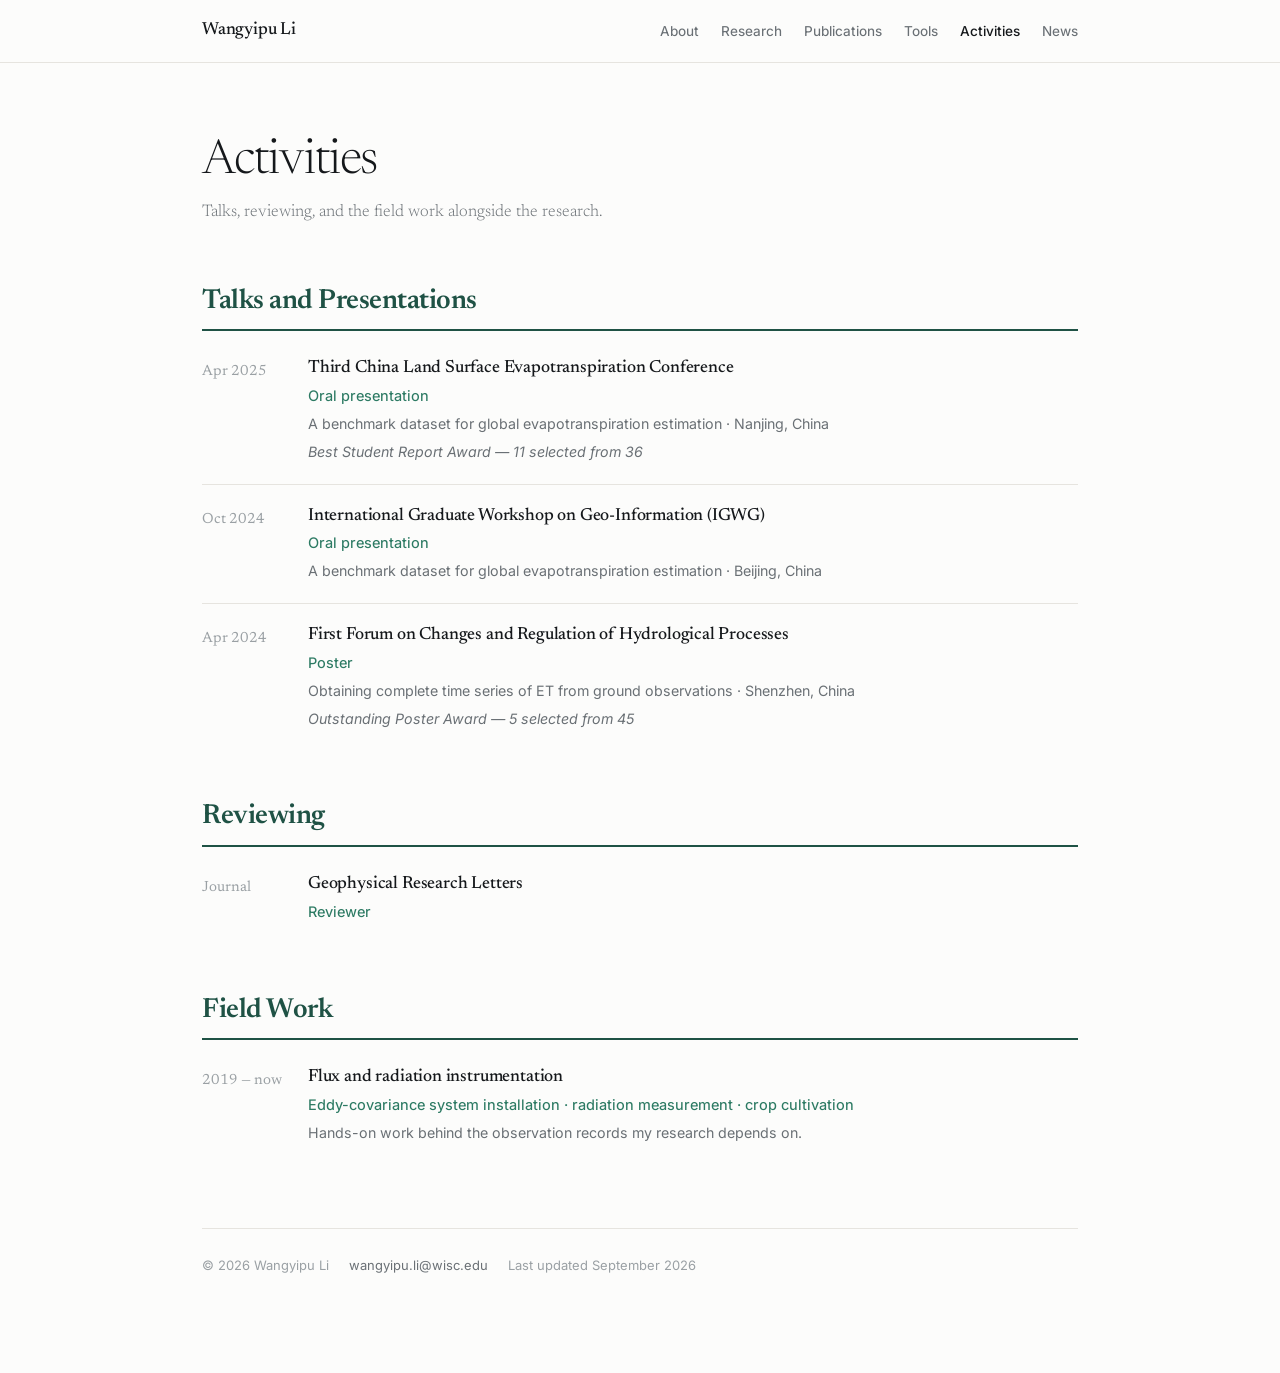
==== activities.html @ e318a3ad "Correct contact and advisor details, align Projects section width - Use the UW-Madison address wangy" ====
<!DOCTYPE html>
<html lang="en">
<head>
<meta charset="UTF-8">
<meta name="viewport" content="width=device-width, initial-scale=1.0">
<title>Activities — Wangyipu Li</title>
<link rel="preconnect" href="https://fonts.googleapis.com">
<link rel="preconnect" href="https://fonts.gstatic.com" crossorigin>
<link href="https://fonts.googleapis.com/css2?family=Newsreader:ital,opsz,wght@0,6..72,300;0,6..72,400;0,6..72,500;0,6..72,600;1,6..72,300&family=Inter:wght@400;450;500;600&display=swap" rel="stylesheet">
<style>
  *,*::before,*::after{box-sizing:border-box;margin:0;padding:0}

  :root{
    --paper:#FCFCFB;
    --ink:#15181B;
    --body:#2C3237;
    --quiet:#6A7075;
    --faint:#9AA0A4;
    --rule:#E6E4DF;
    --moss:#1F5245;
    --moss-bright:#2C7A63;
    --moss-wash:#EFF4F2;
    --display:"Newsreader",Georgia,serif;
    --text:"Inter",system-ui,-apple-system,sans-serif;
  }

  html{scroll-behavior:smooth}
  body{background:var(--paper);color:var(--ink);font-family:var(--text);font-size:15.5px;line-height:1.65;-webkit-font-smoothing:antialiased}
  a{color:inherit}

  /* ── Masthead ── */
  .masthead{position:sticky;top:0;z-index:50;background:rgba(252,252,251,.9);backdrop-filter:saturate(140%) blur(10px);border-bottom:1px solid var(--rule)}
  .masthead-in{max-width:940px;margin:0 auto;padding:0 32px;height:62px;display:flex;align-items:center;gap:24px}
  .wordmark{font-family:var(--display);font-size:1.1rem;font-weight:500;letter-spacing:-.01em;text-decoration:none;white-space:nowrap}
  .wordmark::after{content:"";display:block;height:1px;background:var(--moss);transform:scaleX(0);transform-origin:left;transition:transform .25s ease}
  .wordmark:hover::after{transform:scaleX(1)}
  .menu{margin-left:auto;display:flex;gap:22px;overflow-x:auto;scrollbar-width:none}
  .menu::-webkit-scrollbar{display:none}
  .menu a{font-size:.85rem;font-weight:450;color:var(--quiet);text-decoration:none;white-space:nowrap;padding:3px 0;position:relative;transition:color .2s ease}
  .menu a::after{content:"";position:absolute;left:0;right:0;bottom:-2px;height:1.5px;background:var(--moss-bright);transform:scaleX(0);transition:transform .25s cubic-bezier(.4,0,.2,1)}
  .menu a:hover{color:var(--ink)}
  .menu a:hover::after,.menu a[aria-current="page"]::after{transform:scaleX(1)}
  .menu a[aria-current="page"]{color:var(--ink);font-weight:500}

  .shell{max-width:940px;margin:0 auto;padding:0 32px 96px}

  /* ── Hero ── */
  .hero{padding:80px 0 52px;display:grid;grid-template-columns:1fr auto;gap:56px;align-items:center}
  .hero h1{font-family:var(--display);font-size:clamp(2.8rem,6vw,4rem);font-weight:300;line-height:1.03;letter-spacing:-.025em;margin-bottom:18px}
  .standfirst{font-family:var(--display);font-size:1.16rem;font-weight:300;line-height:1.55;color:var(--quiet);max-width:34em;margin-bottom:26px}
  .portrait{width:158px;height:198px;object-fit:cover;border-radius:2px;filter:grayscale(.12);box-shadow:0 1px 2px rgba(20,24,28,.06),0 12px 32px -12px rgba(20,24,28,.22)}

  .contact{display:flex;flex-wrap:wrap;align-items:baseline;gap:6px 22px;font-size:.87rem;color:var(--quiet)}
  .contact a{color:var(--moss);text-decoration:none;border-bottom:1px solid rgba(31,82,69,.26);padding-bottom:1px;transition:border-color .2s ease}
  .contact a:hover{border-bottom-color:var(--moss)}

  /* ── Section heading — sits ABOVE content ── */
  .band{padding:52px 0 0}
  .band-head{
    display:flex;align-items:baseline;gap:14px;
    padding-bottom:12px;margin-bottom:26px;
    border-bottom:2px solid var(--moss);
  }
  .band-head h2{
    font-family:var(--display);
    font-size:1.72rem;font-weight:600;
    color:var(--moss);letter-spacing:-.018em;line-height:1.1;
  }
  .band-head .note{
    font-family:var(--display);font-style:italic;font-weight:300;
    font-size:.95rem;color:var(--faint);margin-left:auto;
  }

  .sub-head{
    font-family:var(--display);font-size:1.05rem;font-weight:500;
    color:var(--moss-bright);margin:30px 0 14px;
  }
  .sub-head:first-child{margin-top:0}

  /* ── Prose ── */
  .prose{font-size:1rem;line-height:1.78;color:var(--body);max-width:40em}
  .prose p+p{margin-top:1.05em}
  .prose em{font-family:var(--display);font-style:italic;font-size:1.05em}

  /* ── Record (education) ── */
  .record{padding-bottom:24px}
  .record+.record{border-top:1px solid var(--rule);padding-top:24px}
  .record-top{display:flex;justify-content:space-between;align-items:baseline;gap:20px;flex-wrap:wrap}
  .record-degree{font-family:var(--display);font-size:1.18rem;font-weight:500;letter-spacing:-.012em;line-height:1.3}
  .record-when{font-size:.83rem;color:var(--faint);white-space:nowrap;font-variant-numeric:tabular-nums}
  .record-where{font-size:.95rem;color:var(--moss-bright);font-weight:450;margin-top:3px}
  .record-notes{margin-top:11px;font-size:.92rem;color:var(--quiet);line-height:1.7;max-width:42em}
  .record-notes dl{display:grid;grid-template-columns:auto 1fr;gap:5px 16px}
  .record-notes dt{color:var(--faint);font-size:.86rem}
  .record-notes dd{color:var(--body)}

  /* ── Awards list ── */
  .awards{max-width:44em}
  .award{display:grid;grid-template-columns:78px 1fr;gap:18px;padding:11px 0}
  .award+.award{border-top:1px solid var(--rule)}
  .award-when{font-family:var(--display);font-size:.9rem;color:var(--faint);font-variant-numeric:tabular-nums;padding-top:2px}
  .award-what{font-size:.97rem;color:var(--ink);font-weight:450}
  .award-by{font-size:.87rem;color:var(--quiet);margin-top:2px}

  /* ── Project ── */
  .project{padding-bottom:26px;max-width:44em}
  .project+.project{border-top:1px solid var(--rule);padding-top:26px}
  .project-top{display:flex;justify-content:space-between;align-items:baseline;gap:20px;flex-wrap:wrap}
  .project-title{font-family:var(--display);font-size:1.14rem;font-weight:500;line-height:1.35;letter-spacing:-.01em}
  .project-when{font-size:.83rem;color:var(--faint);white-space:nowrap;font-variant-numeric:tabular-nums}
  .project-role{font-size:.92rem;color:var(--moss-bright);font-weight:450;margin-top:3px}
  .project-desc{margin-top:9px;font-size:.94rem;color:var(--body);line-height:1.7}
  .project-desc ul{padding-left:1.15em;margin-top:4px}
  .project-desc li{margin-bottom:5px}

  /* ── Footer ── */
  .colophon{margin-top:64px;padding-top:26px;border-top:1px solid var(--rule);display:flex;flex-wrap:wrap;gap:8px 20px;font-size:.81rem;color:var(--faint)}
  .colophon a{color:var(--quiet);text-decoration:none}
  .colophon a:hover{color:var(--moss)}

  a:focus-visible{outline:2px solid var(--moss);outline-offset:3px;border-radius:2px}

  @media(max-width:600px){
    .masthead-in,.shell{padding-left:22px;padding-right:22px}
    .hero{grid-template-columns:1fr;gap:28px;padding:52px 0 40px}
    .portrait{width:120px;height:150px;order:-1}
    .band-head h2{font-size:1.45rem}
    .band-head .note{display:none}
    .record-notes dl{grid-template-columns:1fr;gap:2px}
    .record-notes dt{margin-top:8px}
    .award{grid-template-columns:1fr;gap:2px}
  }
  @media(prefers-reduced-motion:no-preference){
    .hero>*{animation:rise .6s cubic-bezier(.2,.7,.3,1) both}
    .hero>*:nth-child(2){animation-delay:.08s}
    @keyframes rise{from{opacity:0;transform:translateY(10px)}to{opacity:1;transform:none}}
  }
  @media print{.masthead{display:none}body{font-size:11pt}.record,.project,.award{page-break-inside:avoid}}
</style><style>
  .pagehead{padding:74px 0 8px}
  .pagehead h1{font-family:var(--display);font-size:clamp(2.2rem,5vw,3rem);font-weight:300;letter-spacing:-.022em;line-height:1.05;margin-bottom:12px}
  .pagehead p{font-family:var(--display);font-size:1.05rem;font-weight:300;color:var(--quiet);max-width:34em}
  @media(max-width:600px){.pagehead{padding:46px 0 4px}}
  @media(prefers-reduced-motion:no-preference){
    .pagehead{animation:rise .55s cubic-bezier(.2,.7,.3,1) both}
  }
</style><style>
  .item{display:grid;grid-template-columns:86px 1fr;gap:20px;padding-bottom:20px}
  .item+.item{border-top:1px solid var(--rule);padding-top:20px}
  .item-when{font-family:var(--display);font-size:.92rem;color:var(--faint);padding-top:3px;font-variant-numeric:tabular-nums}
  .item-what{font-family:var(--display);font-size:1.1rem;font-weight:500;line-height:1.35;letter-spacing:-.01em}
  .item-role{font-size:.91rem;color:var(--moss-bright);font-weight:450;margin-top:3px}
  .item-detail{font-size:.89rem;color:var(--quiet);margin-top:5px;line-height:1.6}
  @media(max-width:600px){.item{grid-template-columns:1fr;gap:4px}.item-when{padding-top:0}}
</style>
</head>
<body>
<header class="masthead">
  <div class="masthead-in">
    <a class="wordmark" href="index.html">Wangyipu Li</a>
    <nav class="menu">
      <a href="index.html">About</a>
      <a href="research.html">Research</a>
      <a href="publications.html">Publications</a>
      <a href="tools.html">Tools</a>
      <a href="activities.html" aria-current="page">Activities</a>
      <a href="news.html">News</a>
    </nav>
  </div>
</header>

<div class="shell">

  <section class="pagehead">
    <h1>Activities</h1>
    <p>Talks, reviewing, and the field work alongside the research.</p>
  </section>

  <section class="band">
    <div class="band-head"><h2>Talks and Presentations</h2></div>

    <article class="item">
      <div class="item-when">Apr 2025</div>
      <div>
        <h3 class="item-what">Third China Land Surface Evapotranspiration Conference</h3>
        <div class="item-role">Oral presentation</div>
        <div class="item-detail">A benchmark dataset for global evapotranspiration estimation &middot; Nanjing, China</div>
        <div class="item-detail"><em>Best Student Report Award &mdash; 11 selected from 36</em></div>
      </div>
    </article>

    <article class="item">
      <div class="item-when">Oct 2024</div>
      <div>
        <h3 class="item-what">International Graduate Workshop on Geo-Information (IGWG)</h3>
        <div class="item-role">Oral presentation</div>
        <div class="item-detail">A benchmark dataset for global evapotranspiration estimation &middot; Beijing, China</div>
      </div>
    </article>

    <article class="item">
      <div class="item-when">Apr 2024</div>
      <div>
        <h3 class="item-what">First Forum on Changes and Regulation of Hydrological Processes</h3>
        <div class="item-role">Poster</div>
        <div class="item-detail">Obtaining complete time series of ET from ground observations &middot; Shenzhen, China</div>
        <div class="item-detail"><em>Outstanding Poster Award &mdash; 5 selected from 45</em></div>
      </div>
    </article>
  </section>

  <section class="band">
    <div class="band-head"><h2>Reviewing</h2></div>

    <article class="item">
      <div class="item-when">Journal</div>
      <div>
        <h3 class="item-what">Geophysical Research Letters</h3>
        <div class="item-role">Reviewer</div>
      </div>
    </article>
  </section>

  <section class="band">
    <div class="band-head"><h2>Field Work</h2></div>

    <article class="item">
      <div class="item-when">2019 &mdash; now</div>
      <div>
        <h3 class="item-what">Flux and radiation instrumentation</h3>
        <div class="item-role">Eddy-covariance system installation &middot; radiation measurement &middot; crop cultivation</div>
        <div class="item-detail">Hands-on work behind the observation records my research depends on.</div>
      </div>
    </article>
  </section>

  <footer class="colophon">
    <span>&copy; 2026 Wangyipu Li</span>
    <a href="mailto:wangyipu.li@wisc.edu">wangyipu.li@wisc.edu</a>
    <span>Last updated September 2026</span>
  </footer>

</div>
</body>
</html>
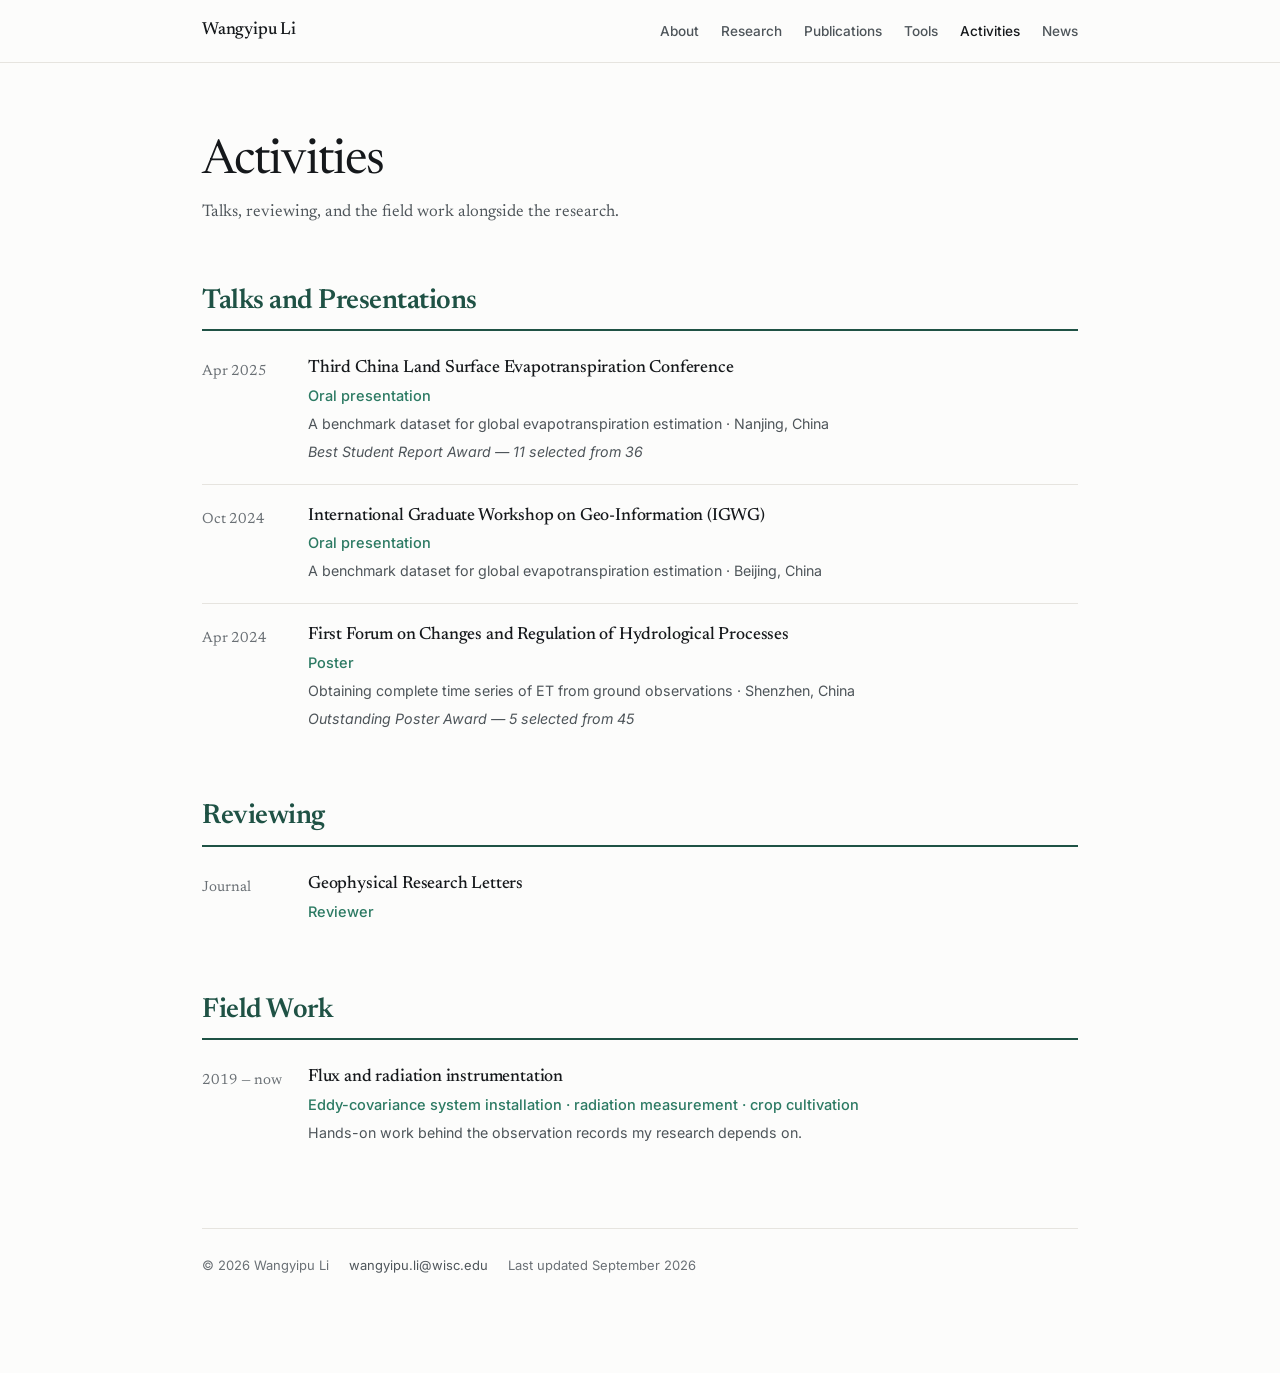
==== commit edd8aedb: "List publications newest first and drop the hairline type - Reverse both author groups on the Public" ====
--- a/activities.html
+++ b/activities.html
@@ -6,7 +6,7 @@
 <title>Activities — Wangyipu Li</title>
 <link rel="preconnect" href="https://fonts.googleapis.com">
 <link rel="preconnect" href="https://fonts.gstatic.com" crossorigin>
-<link href="https://fonts.googleapis.com/css2?family=Newsreader:ital,opsz,wght@0,6..72,300;0,6..72,400;0,6..72,500;0,6..72,600;1,6..72,300&family=Inter:wght@400;450;500;600&display=swap" rel="stylesheet">
+<link href="https://fonts.googleapis.com/css2?family=Newsreader:ital,opsz,wght@0,6..72,400;0,6..72,500;0,6..72,600;1,6..72,400&family=Inter:wght@400;500;600&display=swap" rel="stylesheet">
 <style>
   *,*::before,*::after{box-sizing:border-box;margin:0;padding:0}
 
@@ -14,8 +14,8 @@
     --paper:#FCFCFB;
     --ink:#15181B;
     --body:#2C3237;
-    --quiet:#6A7075;
-    --faint:#9AA0A4;
+    --quiet:#4E555A;
+    --faint:#6A7075;
     --rule:#E6E4DF;
     --moss:#1F5245;
     --moss-bright:#2C7A63;
@@ -25,7 +25,7 @@
   }
 
   html{scroll-behavior:smooth}
-  body{background:var(--paper);color:var(--ink);font-family:var(--text);font-size:15.5px;line-height:1.65;-webkit-font-smoothing:antialiased}
+  body{background:var(--paper);color:var(--ink);font-family:var(--text);font-size:15.5px;font-weight:400;line-height:1.65;-webkit-font-smoothing:antialiased}
   a{color:inherit}
 
   /* ── Masthead ── */
@@ -36,7 +36,7 @@
   .wordmark:hover::after{transform:scaleX(1)}
   .menu{margin-left:auto;display:flex;gap:22px;overflow-x:auto;scrollbar-width:none}
   .menu::-webkit-scrollbar{display:none}
-  .menu a{font-size:.85rem;font-weight:450;color:var(--quiet);text-decoration:none;white-space:nowrap;padding:3px 0;position:relative;transition:color .2s ease}
+  .menu a{font-size:.85rem;font-weight:500;color:var(--quiet);text-decoration:none;white-space:nowrap;padding:3px 0;position:relative;transition:color .2s ease}
   .menu a::after{content:"";position:absolute;left:0;right:0;bottom:-2px;height:1.5px;background:var(--moss-bright);transform:scaleX(0);transition:transform .25s cubic-bezier(.4,0,.2,1)}
   .menu a:hover{color:var(--ink)}
   .menu a:hover::after,.menu a[aria-current="page"]::after{transform:scaleX(1)}
@@ -46,8 +46,8 @@
 
   /* ── Hero ── */
   .hero{padding:80px 0 52px;display:grid;grid-template-columns:1fr auto;gap:56px;align-items:center}
-  .hero h1{font-family:var(--display);font-size:clamp(2.8rem,6vw,4rem);font-weight:300;line-height:1.03;letter-spacing:-.025em;margin-bottom:18px}
-  .standfirst{font-family:var(--display);font-size:1.16rem;font-weight:300;line-height:1.55;color:var(--quiet);max-width:34em;margin-bottom:26px}
+  .hero h1{font-family:var(--display);font-size:clamp(2.8rem,6vw,4rem);font-weight:400;line-height:1.03;letter-spacing:-.025em;margin-bottom:18px}
+  .standfirst{font-family:var(--display);font-size:1.16rem;font-weight:400;line-height:1.55;color:var(--quiet);max-width:34em;margin-bottom:26px}
   .portrait{width:158px;height:198px;object-fit:cover;border-radius:2px;filter:grayscale(.12);box-shadow:0 1px 2px rgba(20,24,28,.06),0 12px 32px -12px rgba(20,24,28,.22)}
 
   .contact{display:flex;flex-wrap:wrap;align-items:baseline;gap:6px 22px;font-size:.87rem;color:var(--quiet)}
@@ -67,7 +67,7 @@
     color:var(--moss);letter-spacing:-.018em;line-height:1.1;
   }
   .band-head .note{
-    font-family:var(--display);font-style:italic;font-weight:300;
+    font-family:var(--display);font-style:italic;font-weight:400;
     font-size:.95rem;color:var(--faint);margin-left:auto;
   }
 
@@ -88,7 +88,7 @@
   .record-top{display:flex;justify-content:space-between;align-items:baseline;gap:20px;flex-wrap:wrap}
   .record-degree{font-family:var(--display);font-size:1.18rem;font-weight:500;letter-spacing:-.012em;line-height:1.3}
   .record-when{font-size:.83rem;color:var(--faint);white-space:nowrap;font-variant-numeric:tabular-nums}
-  .record-where{font-size:.95rem;color:var(--moss-bright);font-weight:450;margin-top:3px}
+  .record-where{font-size:.95rem;color:var(--moss-bright);font-weight:500;margin-top:3px}
   .record-notes{margin-top:11px;font-size:.92rem;color:var(--quiet);line-height:1.7;max-width:42em}
   .record-notes dl{display:grid;grid-template-columns:auto 1fr;gap:5px 16px}
   .record-notes dt{color:var(--faint);font-size:.86rem}
@@ -99,7 +99,7 @@
   .award{display:grid;grid-template-columns:78px 1fr;gap:18px;padding:11px 0}
   .award+.award{border-top:1px solid var(--rule)}
   .award-when{font-family:var(--display);font-size:.9rem;color:var(--faint);font-variant-numeric:tabular-nums;padding-top:2px}
-  .award-what{font-size:.97rem;color:var(--ink);font-weight:450}
+  .award-what{font-size:.97rem;color:var(--ink);font-weight:500}
   .award-by{font-size:.87rem;color:var(--quiet);margin-top:2px}
 
   /* ── Project ── */
@@ -108,7 +108,7 @@
   .project-top{display:flex;justify-content:space-between;align-items:baseline;gap:20px;flex-wrap:wrap}
   .project-title{font-family:var(--display);font-size:1.14rem;font-weight:500;line-height:1.35;letter-spacing:-.01em}
   .project-when{font-size:.83rem;color:var(--faint);white-space:nowrap;font-variant-numeric:tabular-nums}
-  .project-role{font-size:.92rem;color:var(--moss-bright);font-weight:450;margin-top:3px}
+  .project-role{font-size:.92rem;color:var(--moss-bright);font-weight:500;margin-top:3px}
   .project-desc{margin-top:9px;font-size:.94rem;color:var(--body);line-height:1.7}
   .project-desc ul{padding-left:1.15em;margin-top:4px}
   .project-desc li{margin-bottom:5px}
@@ -138,8 +138,8 @@
   @media print{.masthead{display:none}body{font-size:11pt}.record,.project,.award{page-break-inside:avoid}}
 </style><style>
   .pagehead{padding:74px 0 8px}
-  .pagehead h1{font-family:var(--display);font-size:clamp(2.2rem,5vw,3rem);font-weight:300;letter-spacing:-.022em;line-height:1.05;margin-bottom:12px}
-  .pagehead p{font-family:var(--display);font-size:1.05rem;font-weight:300;color:var(--quiet);max-width:34em}
+  .pagehead h1{font-family:var(--display);font-size:clamp(2.2rem,5vw,3rem);font-weight:400;letter-spacing:-.022em;line-height:1.05;margin-bottom:12px}
+  .pagehead p{font-family:var(--display);font-size:1.05rem;font-weight:400;color:var(--quiet);max-width:34em}
   @media(max-width:600px){.pagehead{padding:46px 0 4px}}
   @media(prefers-reduced-motion:no-preference){
     .pagehead{animation:rise .55s cubic-bezier(.2,.7,.3,1) both}
@@ -149,7 +149,7 @@
   .item+.item{border-top:1px solid var(--rule);padding-top:20px}
   .item-when{font-family:var(--display);font-size:.92rem;color:var(--faint);padding-top:3px;font-variant-numeric:tabular-nums}
   .item-what{font-family:var(--display);font-size:1.1rem;font-weight:500;line-height:1.35;letter-spacing:-.01em}
-  .item-role{font-size:.91rem;color:var(--moss-bright);font-weight:450;margin-top:3px}
+  .item-role{font-size:.91rem;color:var(--moss-bright);font-weight:500;margin-top:3px}
   .item-detail{font-size:.89rem;color:var(--quiet);margin-top:5px;line-height:1.6}
   @media(max-width:600px){.item{grid-template-columns:1fr;gap:4px}.item-when{padding-top:0}}
 </style>
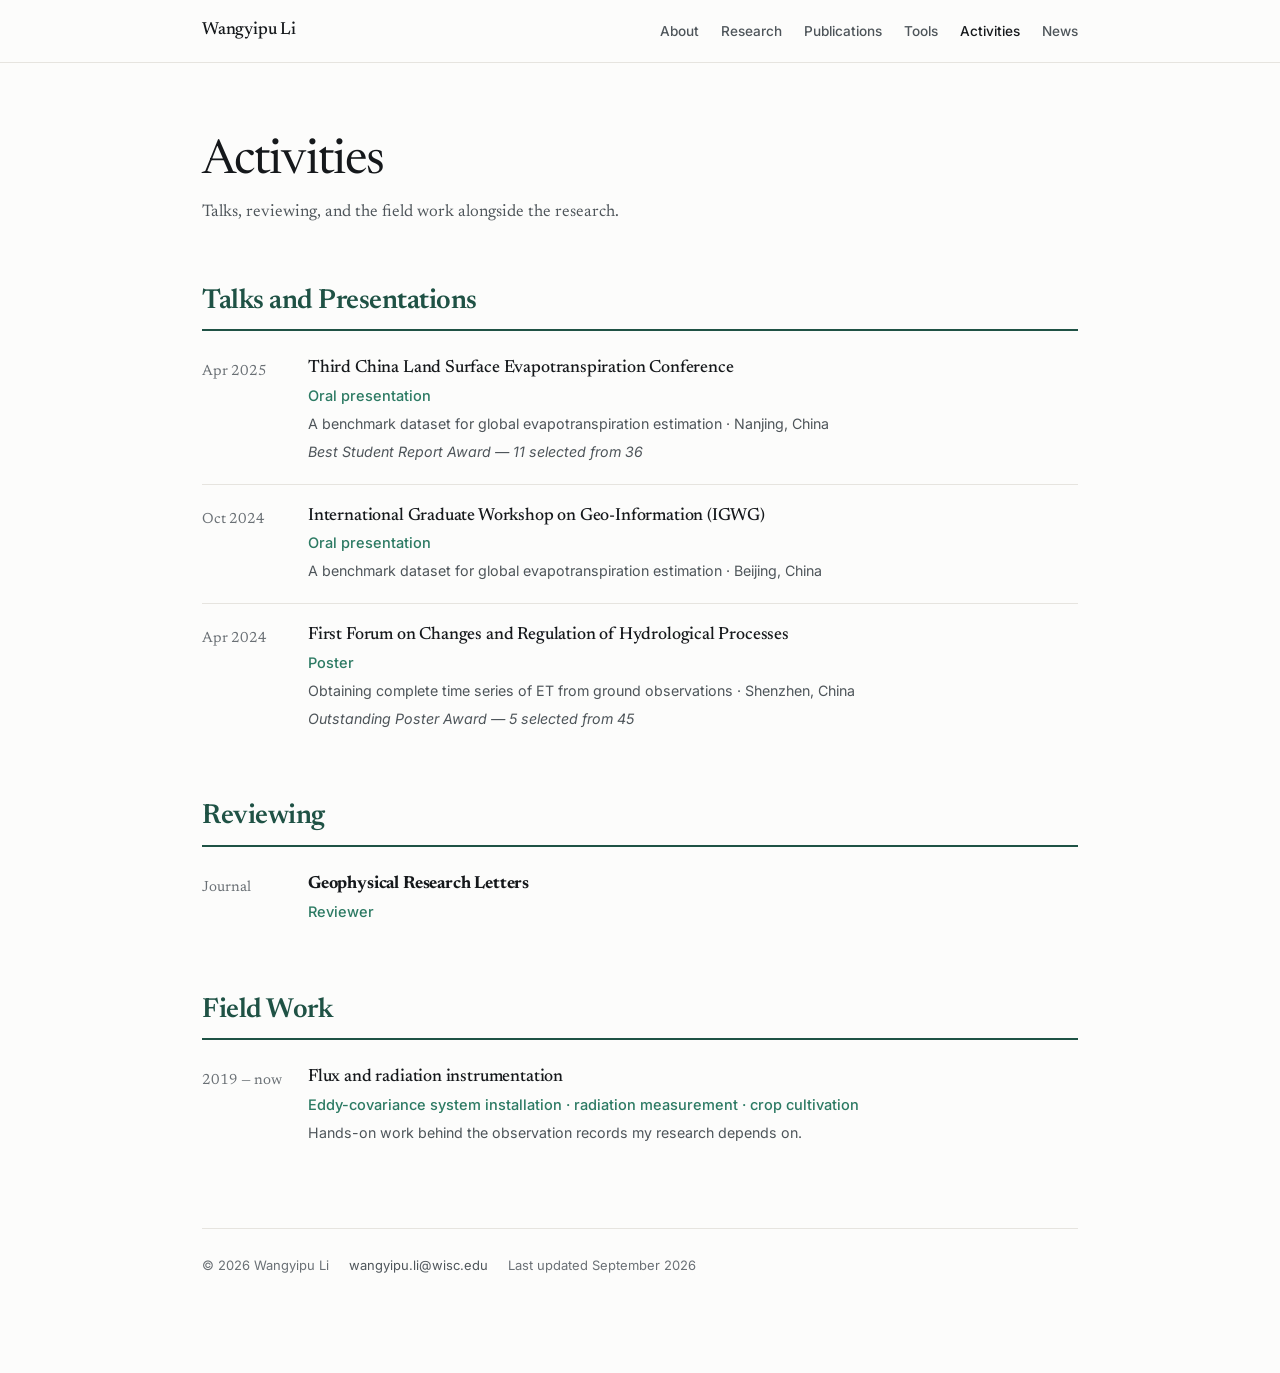
==== commit 7f7de030: "Bold university and journal names throughout Wrap each school and journal mention in <strong> across" ====
--- a/activities.html
+++ b/activities.html
@@ -7,144 +7,7 @@
 <link rel="preconnect" href="https://fonts.googleapis.com">
 <link rel="preconnect" href="https://fonts.gstatic.com" crossorigin>
 <link href="https://fonts.googleapis.com/css2?family=Newsreader:ital,opsz,wght@0,6..72,400;0,6..72,500;0,6..72,600;1,6..72,400&family=Inter:wght@400;500;600&display=swap" rel="stylesheet">
-<style>
-  *,*::before,*::after{box-sizing:border-box;margin:0;padding:0}
-
-  :root{
-    --paper:#FCFCFB;
-    --ink:#15181B;
-    --body:#2C3237;
-    --quiet:#4E555A;
-    --faint:#6A7075;
-    --rule:#E6E4DF;
-    --moss:#1F5245;
-    --moss-bright:#2C7A63;
-    --moss-wash:#EFF4F2;
-    --display:"Newsreader",Georgia,serif;
-    --text:"Inter",system-ui,-apple-system,sans-serif;
-  }
-
-  html{scroll-behavior:smooth}
-  body{background:var(--paper);color:var(--ink);font-family:var(--text);font-size:15.5px;font-weight:400;line-height:1.65;-webkit-font-smoothing:antialiased}
-  a{color:inherit}
-
-  /* ── Masthead ── */
-  .masthead{position:sticky;top:0;z-index:50;background:rgba(252,252,251,.9);backdrop-filter:saturate(140%) blur(10px);border-bottom:1px solid var(--rule)}
-  .masthead-in{max-width:940px;margin:0 auto;padding:0 32px;height:62px;display:flex;align-items:center;gap:24px}
-  .wordmark{font-family:var(--display);font-size:1.1rem;font-weight:500;letter-spacing:-.01em;text-decoration:none;white-space:nowrap}
-  .wordmark::after{content:"";display:block;height:1px;background:var(--moss);transform:scaleX(0);transform-origin:left;transition:transform .25s ease}
-  .wordmark:hover::after{transform:scaleX(1)}
-  .menu{margin-left:auto;display:flex;gap:22px;overflow-x:auto;scrollbar-width:none}
-  .menu::-webkit-scrollbar{display:none}
-  .menu a{font-size:.85rem;font-weight:500;color:var(--quiet);text-decoration:none;white-space:nowrap;padding:3px 0;position:relative;transition:color .2s ease}
-  .menu a::after{content:"";position:absolute;left:0;right:0;bottom:-2px;height:1.5px;background:var(--moss-bright);transform:scaleX(0);transition:transform .25s cubic-bezier(.4,0,.2,1)}
-  .menu a:hover{color:var(--ink)}
-  .menu a:hover::after,.menu a[aria-current="page"]::after{transform:scaleX(1)}
-  .menu a[aria-current="page"]{color:var(--ink);font-weight:500}
-
-  .shell{max-width:940px;margin:0 auto;padding:0 32px 96px}
-
-  /* ── Hero ── */
-  .hero{padding:80px 0 52px;display:grid;grid-template-columns:1fr auto;gap:56px;align-items:center}
-  .hero h1{font-family:var(--display);font-size:clamp(2.8rem,6vw,4rem);font-weight:400;line-height:1.03;letter-spacing:-.025em;margin-bottom:18px}
-  .standfirst{font-family:var(--display);font-size:1.16rem;font-weight:400;line-height:1.55;color:var(--quiet);max-width:34em;margin-bottom:26px}
-  .portrait{width:158px;height:198px;object-fit:cover;border-radius:2px;filter:grayscale(.12);box-shadow:0 1px 2px rgba(20,24,28,.06),0 12px 32px -12px rgba(20,24,28,.22)}
-
-  .contact{display:flex;flex-wrap:wrap;align-items:baseline;gap:6px 22px;font-size:.87rem;color:var(--quiet)}
-  .contact a{color:var(--moss);text-decoration:none;border-bottom:1px solid rgba(31,82,69,.26);padding-bottom:1px;transition:border-color .2s ease}
-  .contact a:hover{border-bottom-color:var(--moss)}
-
-  /* ── Section heading — sits ABOVE content ── */
-  .band{padding:52px 0 0}
-  .band-head{
-    display:flex;align-items:baseline;gap:14px;
-    padding-bottom:12px;margin-bottom:26px;
-    border-bottom:2px solid var(--moss);
-  }
-  .band-head h2{
-    font-family:var(--display);
-    font-size:1.72rem;font-weight:600;
-    color:var(--moss);letter-spacing:-.018em;line-height:1.1;
-  }
-  .band-head .note{
-    font-family:var(--display);font-style:italic;font-weight:400;
-    font-size:.95rem;color:var(--faint);margin-left:auto;
-  }
-
-  .sub-head{
-    font-family:var(--display);font-size:1.05rem;font-weight:500;
-    color:var(--moss-bright);margin:30px 0 14px;
-  }
-  .sub-head:first-child{margin-top:0}
-
-  /* ── Prose ── */
-  .prose{font-size:1rem;line-height:1.78;color:var(--body);max-width:40em}
-  .prose p+p{margin-top:1.05em}
-  .prose em{font-family:var(--display);font-style:italic;font-size:1.05em}
-
-  /* ── Record (education) ── */
-  .record{padding-bottom:24px}
-  .record+.record{border-top:1px solid var(--rule);padding-top:24px}
-  .record-top{display:flex;justify-content:space-between;align-items:baseline;gap:20px;flex-wrap:wrap}
-  .record-degree{font-family:var(--display);font-size:1.18rem;font-weight:500;letter-spacing:-.012em;line-height:1.3}
-  .record-when{font-size:.83rem;color:var(--faint);white-space:nowrap;font-variant-numeric:tabular-nums}
-  .record-where{font-size:.95rem;color:var(--moss-bright);font-weight:500;margin-top:3px}
-  .record-notes{margin-top:11px;font-size:.92rem;color:var(--quiet);line-height:1.7;max-width:42em}
-  .record-notes dl{display:grid;grid-template-columns:auto 1fr;gap:5px 16px}
-  .record-notes dt{color:var(--faint);font-size:.86rem}
-  .record-notes dd{color:var(--body)}
-
-  /* ── Awards list ── */
-  .awards{max-width:44em}
-  .award{display:grid;grid-template-columns:78px 1fr;gap:18px;padding:11px 0}
-  .award+.award{border-top:1px solid var(--rule)}
-  .award-when{font-family:var(--display);font-size:.9rem;color:var(--faint);font-variant-numeric:tabular-nums;padding-top:2px}
-  .award-what{font-size:.97rem;color:var(--ink);font-weight:500}
-  .award-by{font-size:.87rem;color:var(--quiet);margin-top:2px}
-
-  /* ── Project ── */
-  .project{padding-bottom:26px;max-width:44em}
-  .project+.project{border-top:1px solid var(--rule);padding-top:26px}
-  .project-top{display:flex;justify-content:space-between;align-items:baseline;gap:20px;flex-wrap:wrap}
-  .project-title{font-family:var(--display);font-size:1.14rem;font-weight:500;line-height:1.35;letter-spacing:-.01em}
-  .project-when{font-size:.83rem;color:var(--faint);white-space:nowrap;font-variant-numeric:tabular-nums}
-  .project-role{font-size:.92rem;color:var(--moss-bright);font-weight:500;margin-top:3px}
-  .project-desc{margin-top:9px;font-size:.94rem;color:var(--body);line-height:1.7}
-  .project-desc ul{padding-left:1.15em;margin-top:4px}
-  .project-desc li{margin-bottom:5px}
-
-  /* ── Footer ── */
-  .colophon{margin-top:64px;padding-top:26px;border-top:1px solid var(--rule);display:flex;flex-wrap:wrap;gap:8px 20px;font-size:.81rem;color:var(--faint)}
-  .colophon a{color:var(--quiet);text-decoration:none}
-  .colophon a:hover{color:var(--moss)}
-
-  a:focus-visible{outline:2px solid var(--moss);outline-offset:3px;border-radius:2px}
-
-  @media(max-width:600px){
-    .masthead-in,.shell{padding-left:22px;padding-right:22px}
-    .hero{grid-template-columns:1fr;gap:28px;padding:52px 0 40px}
-    .portrait{width:120px;height:150px;order:-1}
-    .band-head h2{font-size:1.45rem}
-    .band-head .note{display:none}
-    .record-notes dl{grid-template-columns:1fr;gap:2px}
-    .record-notes dt{margin-top:8px}
-    .award{grid-template-columns:1fr;gap:2px}
-  }
-  @media(prefers-reduced-motion:no-preference){
-    .hero>*{animation:rise .6s cubic-bezier(.2,.7,.3,1) both}
-    .hero>*:nth-child(2){animation-delay:.08s}
-    @keyframes rise{from{opacity:0;transform:translateY(10px)}to{opacity:1;transform:none}}
-  }
-  @media print{.masthead{display:none}body{font-size:11pt}.record,.project,.award{page-break-inside:avoid}}
-</style><style>
-  .pagehead{padding:74px 0 8px}
-  .pagehead h1{font-family:var(--display);font-size:clamp(2.2rem,5vw,3rem);font-weight:400;letter-spacing:-.022em;line-height:1.05;margin-bottom:12px}
-  .pagehead p{font-family:var(--display);font-size:1.05rem;font-weight:400;color:var(--quiet);max-width:34em}
-  @media(max-width:600px){.pagehead{padding:46px 0 4px}}
-  @media(prefers-reduced-motion:no-preference){
-    .pagehead{animation:rise .55s cubic-bezier(.2,.7,.3,1) both}
-  }
-</style><style>
+<link rel="stylesheet" href="style.css"><style>
   .item{display:grid;grid-template-columns:86px 1fr;gap:20px;padding-bottom:20px}
   .item+.item{border-top:1px solid var(--rule);padding-top:20px}
   .item-when{font-family:var(--display);font-size:.92rem;color:var(--faint);padding-top:3px;font-variant-numeric:tabular-nums}
@@ -215,7 +78,7 @@
     <article class="item">
       <div class="item-when">Journal</div>
       <div>
-        <h3 class="item-what">Geophysical Research Letters</h3>
+        <h3 class="item-what"><strong>Geophysical Research Letters</strong></h3>
         <div class="item-role">Reviewer</div>
       </div>
     </article>
--- a/style.css
+++ b/style.css
@@ -0,0 +1,137 @@
+  *,*::before,*::after{box-sizing:border-box;margin:0;padding:0}
+
+  :root{
+    --paper:#FCFCFB;
+    --ink:#15181B;
+    --body:#2C3237;
+    --quiet:#4E555A;
+    --faint:#6A7075;
+    --rule:#E6E4DF;
+    --moss:#1F5245;
+    --moss-bright:#2C7A63;
+    --moss-wash:#EFF4F2;
+    --display:"Newsreader",Georgia,serif;
+    --text:"Inter",system-ui,-apple-system,sans-serif;
+  }
+
+  html{scroll-behavior:smooth}
+  body{background:var(--paper);color:var(--ink);font-family:var(--text);font-size:15.5px;font-weight:400;line-height:1.65;-webkit-font-smoothing:antialiased}
+  a{color:inherit}
+
+  /* ── Masthead ── */
+  .masthead{position:sticky;top:0;z-index:50;background:rgba(252,252,251,.9);backdrop-filter:saturate(140%) blur(10px);border-bottom:1px solid var(--rule)}
+  .masthead-in{max-width:940px;margin:0 auto;padding:0 32px;height:62px;display:flex;align-items:center;gap:24px}
+  .wordmark{font-family:var(--display);font-size:1.1rem;font-weight:500;letter-spacing:-.01em;text-decoration:none;white-space:nowrap}
+  .wordmark::after{content:"";display:block;height:1px;background:var(--moss);transform:scaleX(0);transform-origin:left;transition:transform .25s ease}
+  .wordmark:hover::after{transform:scaleX(1)}
+  .menu{margin-left:auto;display:flex;gap:22px;overflow-x:auto;scrollbar-width:none}
+  .menu::-webkit-scrollbar{display:none}
+  .menu a{font-size:.85rem;font-weight:500;color:var(--quiet);text-decoration:none;white-space:nowrap;padding:3px 0;position:relative;transition:color .2s ease}
+  .menu a::after{content:"";position:absolute;left:0;right:0;bottom:-2px;height:1.5px;background:var(--moss-bright);transform:scaleX(0);transition:transform .25s cubic-bezier(.4,0,.2,1)}
+  .menu a:hover{color:var(--ink)}
+  .menu a:hover::after,.menu a[aria-current="page"]::after{transform:scaleX(1)}
+  .menu a[aria-current="page"]{color:var(--ink);font-weight:500}
+
+  .shell{max-width:940px;margin:0 auto;padding:0 32px 96px}
+
+  /* ── Hero ── */
+  .hero{padding:80px 0 52px;display:grid;grid-template-columns:1fr auto;gap:56px;align-items:center}
+  .hero h1{font-family:var(--display);font-size:clamp(2.8rem,6vw,4rem);font-weight:400;line-height:1.03;letter-spacing:-.025em;margin-bottom:18px}
+  .standfirst{font-family:var(--display);font-size:1.16rem;font-weight:400;line-height:1.55;color:var(--quiet);max-width:34em;margin-bottom:26px}
+  .portrait{width:158px;height:198px;object-fit:cover;border-radius:2px;filter:grayscale(.12);box-shadow:0 1px 2px rgba(20,24,28,.06),0 12px 32px -12px rgba(20,24,28,.22)}
+
+  .contact{display:flex;flex-wrap:wrap;align-items:baseline;gap:6px 22px;font-size:.87rem;color:var(--quiet)}
+  .contact a{color:var(--moss);text-decoration:none;border-bottom:1px solid rgba(31,82,69,.26);padding-bottom:1px;transition:border-color .2s ease}
+  .contact a:hover{border-bottom-color:var(--moss)}
+
+  /* ── Section heading — sits ABOVE content ── */
+  .band{padding:52px 0 0}
+  .band-head{
+    display:flex;align-items:baseline;gap:14px;
+    padding-bottom:12px;margin-bottom:26px;
+    border-bottom:2px solid var(--moss);
+  }
+  .band-head h2{
+    font-family:var(--display);
+    font-size:1.72rem;font-weight:600;
+    color:var(--moss);letter-spacing:-.018em;line-height:1.1;
+  }
+  .band-head .note{
+    font-family:var(--display);font-style:italic;font-weight:400;
+    font-size:.95rem;color:var(--faint);margin-left:auto;
+  }
+
+  .sub-head{
+    font-family:var(--display);font-size:1.05rem;font-weight:500;
+    color:var(--moss-bright);margin:30px 0 14px;
+  }
+  .sub-head:first-child{margin-top:0}
+
+  /* ── Prose ── */
+  .prose{font-size:1rem;line-height:1.78;color:var(--body);max-width:40em}
+  .prose p+p{margin-top:1.05em}
+  .prose em{font-family:var(--display);font-style:italic;font-size:1.05em}
+
+  /* ── Record (education) ── */
+  .record{padding-bottom:24px}
+  .record+.record{border-top:1px solid var(--rule);padding-top:24px}
+  .record-top{display:flex;justify-content:space-between;align-items:baseline;gap:20px;flex-wrap:wrap}
+  .record-degree{font-family:var(--display);font-size:1.18rem;font-weight:500;letter-spacing:-.012em;line-height:1.3}
+  .record-when{font-size:.83rem;color:var(--faint);white-space:nowrap;font-variant-numeric:tabular-nums}
+  .record-where{font-size:.95rem;color:var(--moss-bright);font-weight:500;margin-top:3px}
+  .record-notes{margin-top:11px;font-size:.92rem;color:var(--quiet);line-height:1.7;max-width:42em}
+  .record-notes dl{display:grid;grid-template-columns:auto 1fr;gap:5px 16px}
+  .record-notes dt{color:var(--faint);font-size:.86rem}
+  .record-notes dd{color:var(--body)}
+
+  /* ── Awards list ── */
+  .awards{max-width:none}
+  .award{display:grid;grid-template-columns:78px minmax(0,1fr);gap:18px;padding:11px 0}
+  .award+.award{border-top:1px solid var(--rule)}
+  .award-when{font-family:var(--display);font-size:.9rem;color:var(--faint);font-variant-numeric:tabular-nums;padding-top:2px}
+  .award-what{font-size:.97rem;color:var(--ink);font-weight:500}
+  .award-by{font-size:.87rem;color:var(--quiet);margin-top:2px}
+
+  /* ── Project ── */
+  .project{padding-bottom:26px}
+  .project+.project{border-top:1px solid var(--rule);padding-top:26px}
+  .project-top{display:flex;justify-content:space-between;align-items:baseline;gap:20px;flex-wrap:wrap}
+  .project-title{font-family:var(--display);font-size:1.14rem;font-weight:500;line-height:1.35;letter-spacing:-.01em}
+  .project-when{font-size:.83rem;color:var(--faint);white-space:nowrap;font-variant-numeric:tabular-nums}
+  .project-role{font-size:.92rem;color:var(--moss-bright);font-weight:500;margin-top:3px}
+  .project-desc{max-width:44em;margin-top:9px;font-size:.94rem;color:var(--body);line-height:1.7}
+  .project-desc ul{padding-left:1.15em;margin-top:4px}
+  .project-desc li{margin-bottom:5px}
+
+  /* ── Footer ── */
+  .colophon{margin-top:64px;padding-top:26px;border-top:1px solid var(--rule);display:flex;flex-wrap:wrap;gap:8px 20px;font-size:.81rem;color:var(--faint)}
+  .colophon a{color:var(--quiet);text-decoration:none}
+  .colophon a:hover{color:var(--moss)}
+
+  a:focus-visible{outline:2px solid var(--moss);outline-offset:3px;border-radius:2px}
+
+  @media(max-width:600px){
+    .masthead-in,.shell{padding-left:22px;padding-right:22px}
+    .hero{grid-template-columns:1fr;gap:28px;padding:52px 0 40px}
+    .portrait{width:120px;height:150px;order:-1}
+    .band-head h2{font-size:1.45rem}
+    .band-head .note{display:none}
+    .record-notes dl{grid-template-columns:1fr;gap:2px}
+    .record-notes dt{margin-top:8px}
+    .award{grid-template-columns:1fr;gap:2px}
+  }
+  @media(prefers-reduced-motion:no-preference){
+    .hero>*{animation:rise .6s cubic-bezier(.2,.7,.3,1) both}
+    .hero>*:nth-child(2){animation-delay:.08s}
+    @keyframes rise{from{opacity:0;transform:translateY(10px)}to{opacity:1;transform:none}}
+  }
+  @media print{.masthead{display:none}body{font-size:11pt}.record,.project,.award{page-break-inside:avoid}}
+
+  /* ── Page headings (sub-pages) ── */
+  .pagehead{padding:74px 0 8px}
+  .pagehead h1{font-family:var(--display);font-size:clamp(2.2rem,5vw,3rem);font-weight:400;letter-spacing:-.022em;line-height:1.05;margin-bottom:12px}
+  .pagehead p{font-family:var(--display);font-size:1.05rem;font-weight:400;color:var(--quiet);max-width:34em}
+  @media(max-width:600px){.pagehead{padding:46px 0 4px}}
+  @media(prefers-reduced-motion:no-preference){
+    .pagehead{animation:rise .55s cubic-bezier(.2,.7,.3,1) both}
+  }
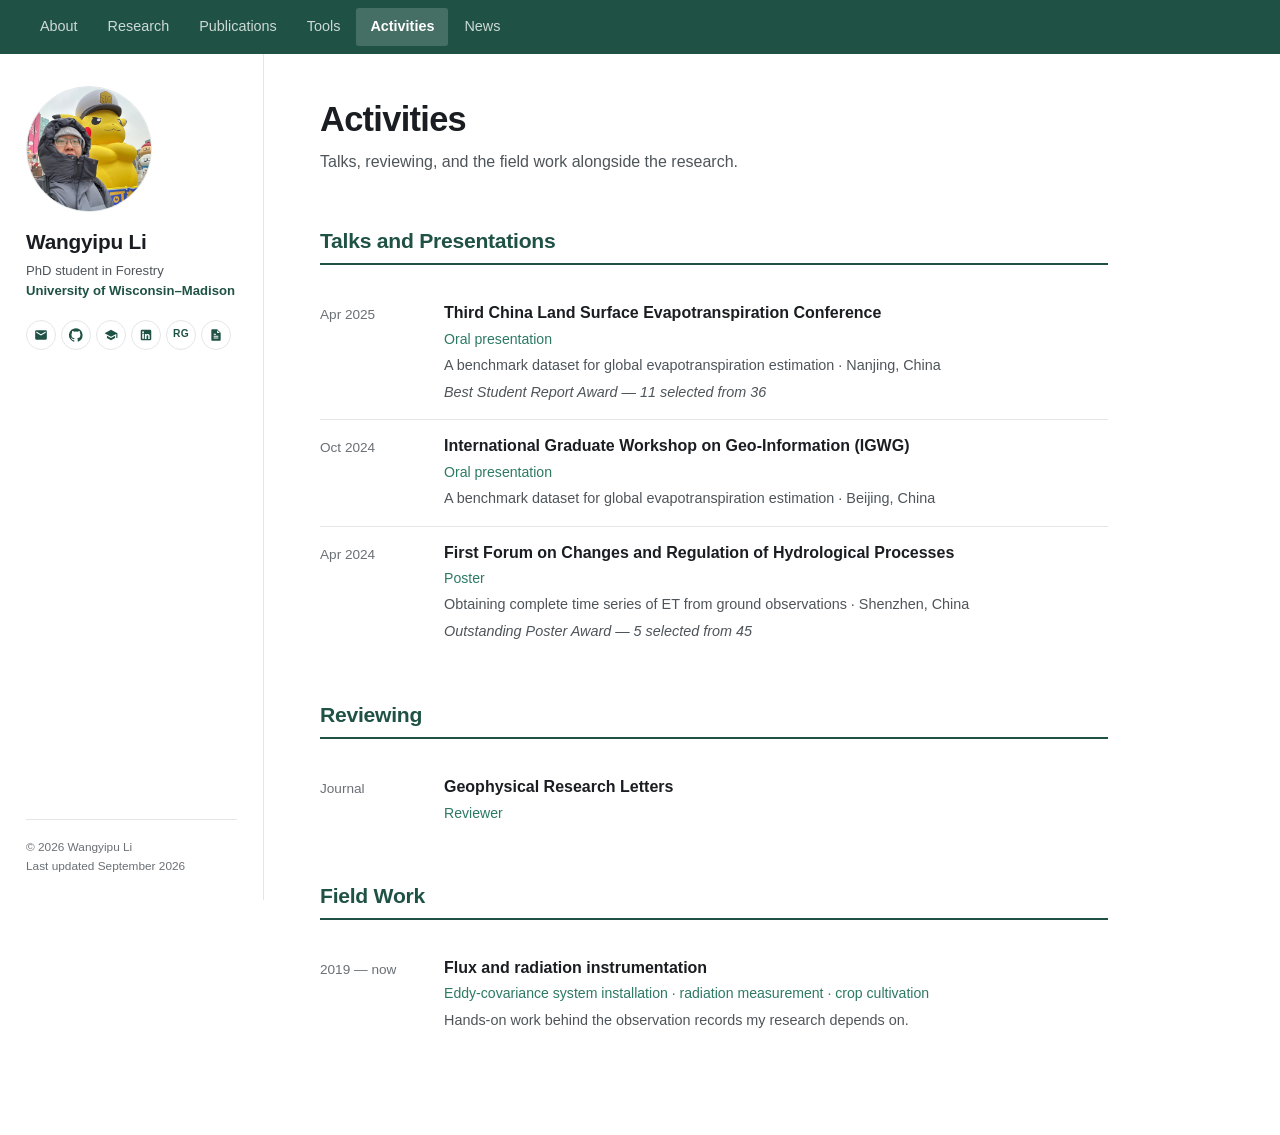
==== commit 43dfe433: "Redesign: Arial throughout, white page, green top bar, left sidebar Layout - A fixed dark-green bar " ====
--- a/activities.html
+++ b/activities.html
@@ -4,35 +4,50 @@
 <meta charset="UTF-8">
 <meta name="viewport" content="width=device-width, initial-scale=1.0">
 <title>Activities — Wangyipu Li</title>
-<link rel="preconnect" href="https://fonts.googleapis.com">
-<link rel="preconnect" href="https://fonts.gstatic.com" crossorigin>
-<link href="https://fonts.googleapis.com/css2?family=Newsreader:ital,opsz,wght@0,6..72,400;0,6..72,500;0,6..72,600;1,6..72,400&family=Inter:wght@400;500;600&display=swap" rel="stylesheet">
-<link rel="stylesheet" href="style.css"><style>
-  .item{display:grid;grid-template-columns:86px 1fr;gap:20px;padding-bottom:20px}
-  .item+.item{border-top:1px solid var(--rule);padding-top:20px}
-  .item-when{font-family:var(--display);font-size:.92rem;color:var(--faint);padding-top:3px;font-variant-numeric:tabular-nums}
-  .item-what{font-family:var(--display);font-size:1.1rem;font-weight:500;line-height:1.35;letter-spacing:-.01em}
-  .item-role{font-size:.91rem;color:var(--moss-bright);font-weight:500;margin-top:3px}
-  .item-detail{font-size:.89rem;color:var(--quiet);margin-top:5px;line-height:1.6}
-  @media(max-width:600px){.item{grid-template-columns:1fr;gap:4px}.item-when{padding-top:0}}
+<link rel="stylesheet" href="style.css">
+<style>
+  .item{display:grid;grid-template-columns:104px minmax(0,1fr);gap:20px;padding:15px 0}
+  .item+.item{border-top:1px solid var(--rule)}
+  .item-when{font-size:.85rem;color:var(--faint);padding-top:2px}
+  .item-what{font-size:1rem;font-weight:700;line-height:1.4}
+  .item-role{font-size:.88rem;color:var(--moss-bright);margin-top:3px}
+  .item-detail{font-size:.9rem;color:var(--quiet);margin-top:3px;line-height:1.65}
+  @media(max-width:600px){.item{grid-template-columns:1fr;gap:4px}}
 </style>
 </head>
 <body>
-<header class="masthead">
-  <div class="masthead-in">
-    <a class="wordmark" href="index.html">Wangyipu Li</a>
-    <nav class="menu">
-      <a href="index.html">About</a>
-      <a href="research.html">Research</a>
-      <a href="publications.html">Publications</a>
-      <a href="tools.html">Tools</a>
-      <a href="activities.html" aria-current="page">Activities</a>
-      <a href="news.html">News</a>
-    </nav>
-  </div>
+
+<header class="topbar">
+  <nav class="nav">
+    <a href="index.html">About</a>
+    <a href="research.html">Research</a>
+    <a href="publications.html">Publications</a>
+    <a href="tools.html">Tools</a>
+    <a href="activities.html" aria-current="page">Activities</a>
+    <a href="news.html">News</a>
+  </nav>
 </header>
 
-<div class="shell">
+<aside class="sidebar">
+  <img class="portrait" src="image/IMG_8639.JPG" alt="Portrait of Wangyipu Li">
+  <a class="sb-name" href="index.html">Wangyipu Li</a>
+  <div class="sb-role">PhD student in Forestry<br><strong>University of Wisconsin&ndash;Madison</strong></div>
+
+  <div class="icons">
+    <a href="mailto:wangyipu.li@wisc.edu" aria-label="Email" title="Email"><svg viewBox="0 0 24 24" aria-hidden="true"><path d="M20 4H4a2 2 0 00-2 2v12a2 2 0 002 2h16a2 2 0 002-2V6a2 2 0 00-2-2zm0 4.24l-8 4.8-8-4.8V6l8 4.8L20 6v2.24z"/></svg></a>
+    <a href="https://github.com/wangyipuli" aria-label="GitHub" title="GitHub" target="_blank" rel="noopener"><svg viewBox="0 0 24 24" aria-hidden="true"><path d="M12 .3a12 12 0 00-3.8 23.4c.6.1.8-.3.8-.6v-2.2c-3.3.7-4-1.6-4-1.6-.6-1.4-1.4-1.8-1.4-1.8-1-.7.1-.7.1-.7 1.2.1 1.8 1.2 1.8 1.2 1 1.8 2.8 1.3 3.5 1 .1-.8.4-1.3.7-1.6-2.7-.3-5.5-1.3-5.5-5.9 0-1.3.5-2.4 1.2-3.2-.1-.3-.5-1.5.1-3.2 0 0 1-.3 3.3 1.2a11.5 11.5 0 016 0C17.3 4.7 18.3 5 18.3 5c.6 1.7.2 2.9.1 3.2.8.8 1.2 1.9 1.2 3.2 0 4.6-2.8 5.6-5.5 5.9.4.4.8 1.1.8 2.2v3.3c0 .3.2.7.8.6A12 12 0 0012 .3"/></svg></a>
+    <a href="https://scholar.google.com/citations?user=nMaoGwwAAAAJ&amp;hl=zh-CN" aria-label="Google Scholar" title="Google Scholar" target="_blank" rel="noopener"><svg viewBox="0 0 24 24" aria-hidden="true"><path d="M12 3L1 9l11 6 9-4.91V17h2V9L12 3zM5 13.18v4L12 21l7-3.82v-4L12 17l-7-3.82z"/></svg></a>
+    <a href="https://www.linkedin.com/in/wangyipu-li-4624a5430/" aria-label="LinkedIn" title="LinkedIn" target="_blank" rel="noopener"><svg viewBox="0 0 24 24" aria-hidden="true"><path d="M19 3a2 2 0 012 2v14a2 2 0 01-2 2H5a2 2 0 01-2-2V5a2 2 0 012-2h14zM8.34 18.34v-8.4H5.56v8.4h2.78zM6.95 8.8a1.61 1.61 0 100-3.22 1.61 1.61 0 000 3.22zm11.39 9.54v-4.6c0-2.46-1.31-3.6-3.06-3.6-1.41 0-2.04.78-2.39 1.32v-1.13h-2.78c.04.79 0 8.4 0 8.4h2.78v-4.69c0-.25.02-.5.09-.68.2-.5.65-1.02 1.42-1.02 1 0 1.4.76 1.4 1.88v4.51h2.54z"/></svg></a>
+    <a href="https://www.researchgate.net/profile/Wangyipu-Li?ev=hdr_xprf" aria-label="ResearchGate" title="ResearchGate" target="_blank" rel="noopener"><span class="lbl">RG</span></a>
+    <a href="#" aria-label="Curriculum vitae" title="Curriculum vitae"><svg viewBox="0 0 24 24" aria-hidden="true"><path d="M14 2H6a2 2 0 00-2 2v16a2 2 0 002 2h12a2 2 0 002-2V8l-6-6zm0 2l4.5 4.5H14V4zM8 10h4v1.6H8V10zm0 3.2h8v1.6H8v-1.6zm0 3.2h8V18H8v-1.6z"/></svg></a>
+  </div>
+
+  <div class="sb-foot">
+    &copy; 2026 Wangyipu Li<br>Last updated September 2026
+  </div>
+</aside>
+
+<main class="shell">
 
   <section class="pagehead">
     <h1>Activities</h1>
@@ -97,12 +112,6 @@
     </article>
   </section>
 
-  <footer class="colophon">
-    <span>&copy; 2026 Wangyipu Li</span>
-    <a href="mailto:wangyipu.li@wisc.edu">wangyipu.li@wisc.edu</a>
-    <span>Last updated September 2026</span>
-  </footer>
-
-</div>
+</main>
 </body>
 </html>
--- a/style.css
+++ b/style.css
@@ -1,137 +1,193 @@
-  *,*::before,*::after{box-sizing:border-box;margin:0;padding:0}
+*,*::before,*::after{box-sizing:border-box;margin:0;padding:0}
 
-  :root{
-    --paper:#FCFCFB;
-    --ink:#15181B;
-    --body:#2C3237;
-    --quiet:#4E555A;
-    --faint:#6A7075;
-    --rule:#E6E4DF;
-    --moss:#1F5245;
-    --moss-bright:#2C7A63;
-    --moss-wash:#EFF4F2;
-    --display:"Newsreader",Georgia,serif;
-    --text:"Inter",system-ui,-apple-system,sans-serif;
+:root{
+  --paper:#FFFFFF;
+  --ink:#1A1D21;
+  --body:#2C3237;
+  --quiet:#4E555A;
+  --faint:#6A7075;
+  --rule:#E3E6E8;
+  --moss:#1F5245;
+  --moss-deep:#173E34;
+  --moss-bright:#2C7A63;
+  --moss-wash:#EFF4F2;
+  --sidebar:264px;
+  --font:Arial,Helvetica,"Helvetica Neue",sans-serif;
+}
+
+html{scroll-behavior:smooth}
+body{
+  background:var(--paper);color:var(--ink);
+  font-family:var(--font);font-size:15px;font-weight:400;line-height:1.65;
+  -webkit-font-smoothing:antialiased;
+}
+a{color:inherit}
+img,video{max-width:100%}
+
+/* ══ Top navigation bar ══ */
+.topbar{
+  position:fixed;top:0;left:0;right:0;z-index:60;
+  height:54px;background:var(--moss);
+  display:flex;align-items:center;
+  padding:0 26px;
+}
+.nav{display:flex;align-items:center;gap:2px;overflow-x:auto;scrollbar-width:none}
+.nav::-webkit-scrollbar{display:none}
+.nav a{
+  font-size:.9rem;font-weight:400;color:rgba(255,255,255,.78);
+  text-decoration:none;white-space:nowrap;
+  padding:7px 14px;border-radius:3px;
+  transition:background .18s ease,color .18s ease;
+}
+.nav a:hover{background:rgba(255,255,255,.12);color:#fff}
+.nav a[aria-current="page"]{background:rgba(255,255,255,.17);color:#fff;font-weight:700}
+
+/* ══ Sidebar ══ */
+.sidebar{
+  position:fixed;top:54px;left:0;bottom:0;width:var(--sidebar);
+  background:var(--paper);border-right:1px solid var(--rule);
+  display:flex;flex-direction:column;
+  padding:32px 26px 24px;
+  overflow-y:auto;overscroll-behavior:contain;
+}
+.sidebar::-webkit-scrollbar{width:6px}
+.sidebar::-webkit-scrollbar-thumb{background:var(--rule);border-radius:3px}
+
+.portrait{
+  width:126px;height:126px;object-fit:cover;border-radius:50%;
+  border:1px solid var(--rule);
+  margin-bottom:18px;
+}
+.sb-name{
+  font-size:1.3rem;font-weight:700;letter-spacing:-.01em;line-height:1.2;
+  color:var(--ink);text-decoration:none;display:block;margin-bottom:6px;
+}
+.sb-role{font-size:.82rem;line-height:1.55;color:var(--quiet);margin-bottom:18px}
+.sb-role strong{color:var(--moss);font-weight:700}
+
+/* ── Contact icons ── */
+.icons{display:flex;flex-wrap:wrap;gap:5px;margin-bottom:22px}
+.icons a{
+  width:30px;height:30px;flex:0 0 30px;
+  display:flex;align-items:center;justify-content:center;
+  border:1px solid var(--rule);border-radius:50%;
+  color:var(--moss);text-decoration:none;
+  transition:background .18s ease,border-color .18s ease,color .18s ease,transform .18s ease;
+}
+.icons a:hover{background:var(--moss);border-color:var(--moss);color:#fff;transform:translateY(-2px)}
+.icons svg{width:14px;height:14px;fill:currentColor;display:block}
+.icons .lbl{font-size:.64rem;font-weight:700;letter-spacing:.02em}
+
+.sb-foot{
+  margin-top:auto;padding-top:18px;border-top:1px solid var(--rule);
+  font-size:.74rem;line-height:1.6;color:var(--faint);
+}
+.sb-foot a{color:var(--moss)}
+
+/* ══ Main column ══ */
+.shell{
+  margin-left:var(--sidebar);
+  max-width:900px;
+  padding:54px 56px 88px;
+}
+.shell>*:first-child{margin-top:46px}
+
+/* ── Page heading ── */
+.pagehead{padding:0 0 10px}
+.pagehead h1{font-size:2.15rem;font-weight:700;letter-spacing:-.02em;line-height:1.12;margin-bottom:10px}
+.pagehead p{font-size:1rem;color:var(--quiet);max-width:42em}
+
+/* ── Section band ── */
+.band{padding:44px 0 0}
+.band-head{
+  display:flex;align-items:baseline;gap:14px;
+  padding-bottom:10px;margin-bottom:22px;
+  border-bottom:2px solid var(--moss);
+}
+.band-head h2{font-size:1.32rem;font-weight:700;color:var(--moss);letter-spacing:-.012em;line-height:1.15}
+.band-head .note{font-style:italic;font-size:.86rem;color:var(--faint);margin-left:auto}
+
+.sub-head{font-size:1rem;font-weight:700;color:var(--moss-bright);margin:26px 0 12px}
+.sub-head:first-child{margin-top:0}
+
+/* ── Prose ── */
+.prose p{font-size:.97rem;line-height:1.78;color:var(--body);margin-bottom:14px;max-width:44em}
+.prose p:last-child{margin-bottom:0}
+.prose em{font-style:italic}
+
+/* ── Education records ── */
+.record{padding-bottom:22px}
+.record+.record{border-top:1px solid var(--rule);padding-top:22px}
+.record-top{display:flex;justify-content:space-between;align-items:baseline;gap:20px;flex-wrap:wrap}
+.record-degree{font-size:1.06rem;font-weight:700;letter-spacing:-.008em;line-height:1.35}
+.record-when{font-size:.82rem;color:var(--faint);white-space:nowrap}
+.record-where{font-size:.92rem;color:var(--moss-bright);font-weight:400;margin-top:3px}
+.record-notes{margin-top:10px;font-size:.9rem;color:var(--quiet);line-height:1.7;max-width:46em}
+.record-notes dl{display:grid;grid-template-columns:auto 1fr;gap:5px 16px}
+.record-notes dt{color:var(--faint);font-size:.84rem}
+.record-notes dd{color:var(--body)}
+
+/* ── Awards ── */
+.award{display:grid;grid-template-columns:74px minmax(0,1fr);gap:18px;padding:10px 0}
+.award+.award{border-top:1px solid var(--rule)}
+.award-when{font-size:.86rem;color:var(--faint);padding-top:2px}
+.award-what{font-size:.95rem;color:var(--ink);font-weight:700}
+.award-by{font-size:.86rem;color:var(--quiet);margin-top:2px}
+
+/* ── Projects ── */
+.project{padding-bottom:24px}
+.project+.project{border-top:1px solid var(--rule);padding-top:24px}
+.project-top{display:flex;justify-content:space-between;align-items:baseline;gap:20px;flex-wrap:wrap}
+.project-title{font-size:1.04rem;font-weight:700;line-height:1.38;letter-spacing:-.006em}
+.project-when{font-size:.82rem;color:var(--faint);white-space:nowrap}
+.project-role{font-size:.9rem;color:var(--moss-bright);margin-top:3px}
+.project-desc{max-width:46em;margin-top:9px;font-size:.93rem;color:var(--body);line-height:1.7}
+.project-desc ul{padding-left:1.15em;margin-top:4px}
+.project-desc li{margin-bottom:5px}
+
+/* ── Footer ── */
+.colophon{
+  margin-top:56px;padding-top:18px;border-top:1px solid var(--rule);
+  display:flex;flex-wrap:wrap;gap:6px 22px;
+  font-size:.82rem;color:var(--faint);
+}
+.colophon a{color:var(--moss);text-decoration:none;border-bottom:1px solid rgba(31,82,69,.3)}
+.colophon a:hover{border-bottom-color:var(--moss)}
+
+/* ── Shared small pieces ── */
+.empty{font-style:italic;color:var(--faint);font-size:.95rem}
+.empty a{color:var(--moss)}
+
+/* ══ Responsive ══ */
+@media(max-width:980px){
+  :root{--sidebar:0px}
+  .topbar{padding:0 14px}
+  .nav a{padding:7px 11px;font-size:.86rem}
+  .sidebar{
+    position:static;width:100%;height:auto;border-right:none;
+    border-bottom:1px solid var(--rule);
+    flex-direction:row;flex-wrap:wrap;align-items:center;
+    gap:0 18px;padding:74px 22px 20px;overflow:visible;
   }
+  .portrait{width:76px;height:76px;margin-bottom:0}
+  .sb-name{margin-bottom:2px}
+  .sb-role{margin-bottom:0;flex:1 1 100%}
+  .icons{margin:14px 0 0;flex:1 1 100%}
+  .sb-foot{display:none}
+  .shell{margin-left:0;padding:26px 22px 64px;max-width:none}
+  .shell>*:first-child{margin-top:0}
+}
+@media(max-width:600px){
+  .record-notes dl{grid-template-columns:1fr;gap:2px}
+  .record-notes dt{margin-top:8px}
+  .award{grid-template-columns:1fr;gap:2px}
+  .pagehead h1{font-size:1.75rem}
+}
 
-  html{scroll-behavior:smooth}
-  body{background:var(--paper);color:var(--ink);font-family:var(--text);font-size:15.5px;font-weight:400;line-height:1.65;-webkit-font-smoothing:antialiased}
-  a{color:inherit}
-
-  /* ── Masthead ── */
-  .masthead{position:sticky;top:0;z-index:50;background:rgba(252,252,251,.9);backdrop-filter:saturate(140%) blur(10px);border-bottom:1px solid var(--rule)}
-  .masthead-in{max-width:940px;margin:0 auto;padding:0 32px;height:62px;display:flex;align-items:center;gap:24px}
-  .wordmark{font-family:var(--display);font-size:1.1rem;font-weight:500;letter-spacing:-.01em;text-decoration:none;white-space:nowrap}
-  .wordmark::after{content:"";display:block;height:1px;background:var(--moss);transform:scaleX(0);transform-origin:left;transition:transform .25s ease}
-  .wordmark:hover::after{transform:scaleX(1)}
-  .menu{margin-left:auto;display:flex;gap:22px;overflow-x:auto;scrollbar-width:none}
-  .menu::-webkit-scrollbar{display:none}
-  .menu a{font-size:.85rem;font-weight:500;color:var(--quiet);text-decoration:none;white-space:nowrap;padding:3px 0;position:relative;transition:color .2s ease}
-  .menu a::after{content:"";position:absolute;left:0;right:0;bottom:-2px;height:1.5px;background:var(--moss-bright);transform:scaleX(0);transition:transform .25s cubic-bezier(.4,0,.2,1)}
-  .menu a:hover{color:var(--ink)}
-  .menu a:hover::after,.menu a[aria-current="page"]::after{transform:scaleX(1)}
-  .menu a[aria-current="page"]{color:var(--ink);font-weight:500}
-
-  .shell{max-width:940px;margin:0 auto;padding:0 32px 96px}
-
-  /* ── Hero ── */
-  .hero{padding:80px 0 52px;display:grid;grid-template-columns:1fr auto;gap:56px;align-items:center}
-  .hero h1{font-family:var(--display);font-size:clamp(2.8rem,6vw,4rem);font-weight:400;line-height:1.03;letter-spacing:-.025em;margin-bottom:18px}
-  .standfirst{font-family:var(--display);font-size:1.16rem;font-weight:400;line-height:1.55;color:var(--quiet);max-width:34em;margin-bottom:26px}
-  .portrait{width:158px;height:198px;object-fit:cover;border-radius:2px;filter:grayscale(.12);box-shadow:0 1px 2px rgba(20,24,28,.06),0 12px 32px -12px rgba(20,24,28,.22)}
-
-  .contact{display:flex;flex-wrap:wrap;align-items:baseline;gap:6px 22px;font-size:.87rem;color:var(--quiet)}
-  .contact a{color:var(--moss);text-decoration:none;border-bottom:1px solid rgba(31,82,69,.26);padding-bottom:1px;transition:border-color .2s ease}
-  .contact a:hover{border-bottom-color:var(--moss)}
-
-  /* ── Section heading — sits ABOVE content ── */
-  .band{padding:52px 0 0}
-  .band-head{
-    display:flex;align-items:baseline;gap:14px;
-    padding-bottom:12px;margin-bottom:26px;
-    border-bottom:2px solid var(--moss);
-  }
-  .band-head h2{
-    font-family:var(--display);
-    font-size:1.72rem;font-weight:600;
-    color:var(--moss);letter-spacing:-.018em;line-height:1.1;
-  }
-  .band-head .note{
-    font-family:var(--display);font-style:italic;font-weight:400;
-    font-size:.95rem;color:var(--faint);margin-left:auto;
-  }
-
-  .sub-head{
-    font-family:var(--display);font-size:1.05rem;font-weight:500;
-    color:var(--moss-bright);margin:30px 0 14px;
-  }
-  .sub-head:first-child{margin-top:0}
-
-  /* ── Prose ── */
-  .prose{font-size:1rem;line-height:1.78;color:var(--body);max-width:40em}
-  .prose p+p{margin-top:1.05em}
-  .prose em{font-family:var(--display);font-style:italic;font-size:1.05em}
-
-  /* ── Record (education) ── */
-  .record{padding-bottom:24px}
-  .record+.record{border-top:1px solid var(--rule);padding-top:24px}
-  .record-top{display:flex;justify-content:space-between;align-items:baseline;gap:20px;flex-wrap:wrap}
-  .record-degree{font-family:var(--display);font-size:1.18rem;font-weight:500;letter-spacing:-.012em;line-height:1.3}
-  .record-when{font-size:.83rem;color:var(--faint);white-space:nowrap;font-variant-numeric:tabular-nums}
-  .record-where{font-size:.95rem;color:var(--moss-bright);font-weight:500;margin-top:3px}
-  .record-notes{margin-top:11px;font-size:.92rem;color:var(--quiet);line-height:1.7;max-width:42em}
-  .record-notes dl{display:grid;grid-template-columns:auto 1fr;gap:5px 16px}
-  .record-notes dt{color:var(--faint);font-size:.86rem}
-  .record-notes dd{color:var(--body)}
-
-  /* ── Awards list ── */
-  .awards{max-width:none}
-  .award{display:grid;grid-template-columns:78px minmax(0,1fr);gap:18px;padding:11px 0}
-  .award+.award{border-top:1px solid var(--rule)}
-  .award-when{font-family:var(--display);font-size:.9rem;color:var(--faint);font-variant-numeric:tabular-nums;padding-top:2px}
-  .award-what{font-size:.97rem;color:var(--ink);font-weight:500}
-  .award-by{font-size:.87rem;color:var(--quiet);margin-top:2px}
-
-  /* ── Project ── */
-  .project{padding-bottom:26px}
-  .project+.project{border-top:1px solid var(--rule);padding-top:26px}
-  .project-top{display:flex;justify-content:space-between;align-items:baseline;gap:20px;flex-wrap:wrap}
-  .project-title{font-family:var(--display);font-size:1.14rem;font-weight:500;line-height:1.35;letter-spacing:-.01em}
-  .project-when{font-size:.83rem;color:var(--faint);white-space:nowrap;font-variant-numeric:tabular-nums}
-  .project-role{font-size:.92rem;color:var(--moss-bright);font-weight:500;margin-top:3px}
-  .project-desc{max-width:44em;margin-top:9px;font-size:.94rem;color:var(--body);line-height:1.7}
-  .project-desc ul{padding-left:1.15em;margin-top:4px}
-  .project-desc li{margin-bottom:5px}
-
-  /* ── Footer ── */
-  .colophon{margin-top:64px;padding-top:26px;border-top:1px solid var(--rule);display:flex;flex-wrap:wrap;gap:8px 20px;font-size:.81rem;color:var(--faint)}
-  .colophon a{color:var(--quiet);text-decoration:none}
-  .colophon a:hover{color:var(--moss)}
-
-  a:focus-visible{outline:2px solid var(--moss);outline-offset:3px;border-radius:2px}
-
-  @media(max-width:600px){
-    .masthead-in,.shell{padding-left:22px;padding-right:22px}
-    .hero{grid-template-columns:1fr;gap:28px;padding:52px 0 40px}
-    .portrait{width:120px;height:150px;order:-1}
-    .band-head h2{font-size:1.45rem}
-    .band-head .note{display:none}
-    .record-notes dl{grid-template-columns:1fr;gap:2px}
-    .record-notes dt{margin-top:8px}
-    .award{grid-template-columns:1fr;gap:2px}
-  }
-  @media(prefers-reduced-motion:no-preference){
-    .hero>*{animation:rise .6s cubic-bezier(.2,.7,.3,1) both}
-    .hero>*:nth-child(2){animation-delay:.08s}
-    @keyframes rise{from{opacity:0;transform:translateY(10px)}to{opacity:1;transform:none}}
-  }
-  @media print{.masthead{display:none}body{font-size:11pt}.record,.project,.award{page-break-inside:avoid}}
-
-  /* ── Page headings (sub-pages) ── */
-  .pagehead{padding:74px 0 8px}
-  .pagehead h1{font-family:var(--display);font-size:clamp(2.2rem,5vw,3rem);font-weight:400;letter-spacing:-.022em;line-height:1.05;margin-bottom:12px}
-  .pagehead p{font-family:var(--display);font-size:1.05rem;font-weight:400;color:var(--quiet);max-width:34em}
-  @media(max-width:600px){.pagehead{padding:46px 0 4px}}
-  @media(prefers-reduced-motion:no-preference){
-    .pagehead{animation:rise .55s cubic-bezier(.2,.7,.3,1) both}
-  }
+@media print{
+  .topbar,.sidebar{display:none}
+  .shell{margin-left:0;max-width:none;padding:0}
+  .shell>*:first-child{margin-top:0}
+  body{font-size:11pt}
+  .record,.project,.award{page-break-inside:avoid}
+}
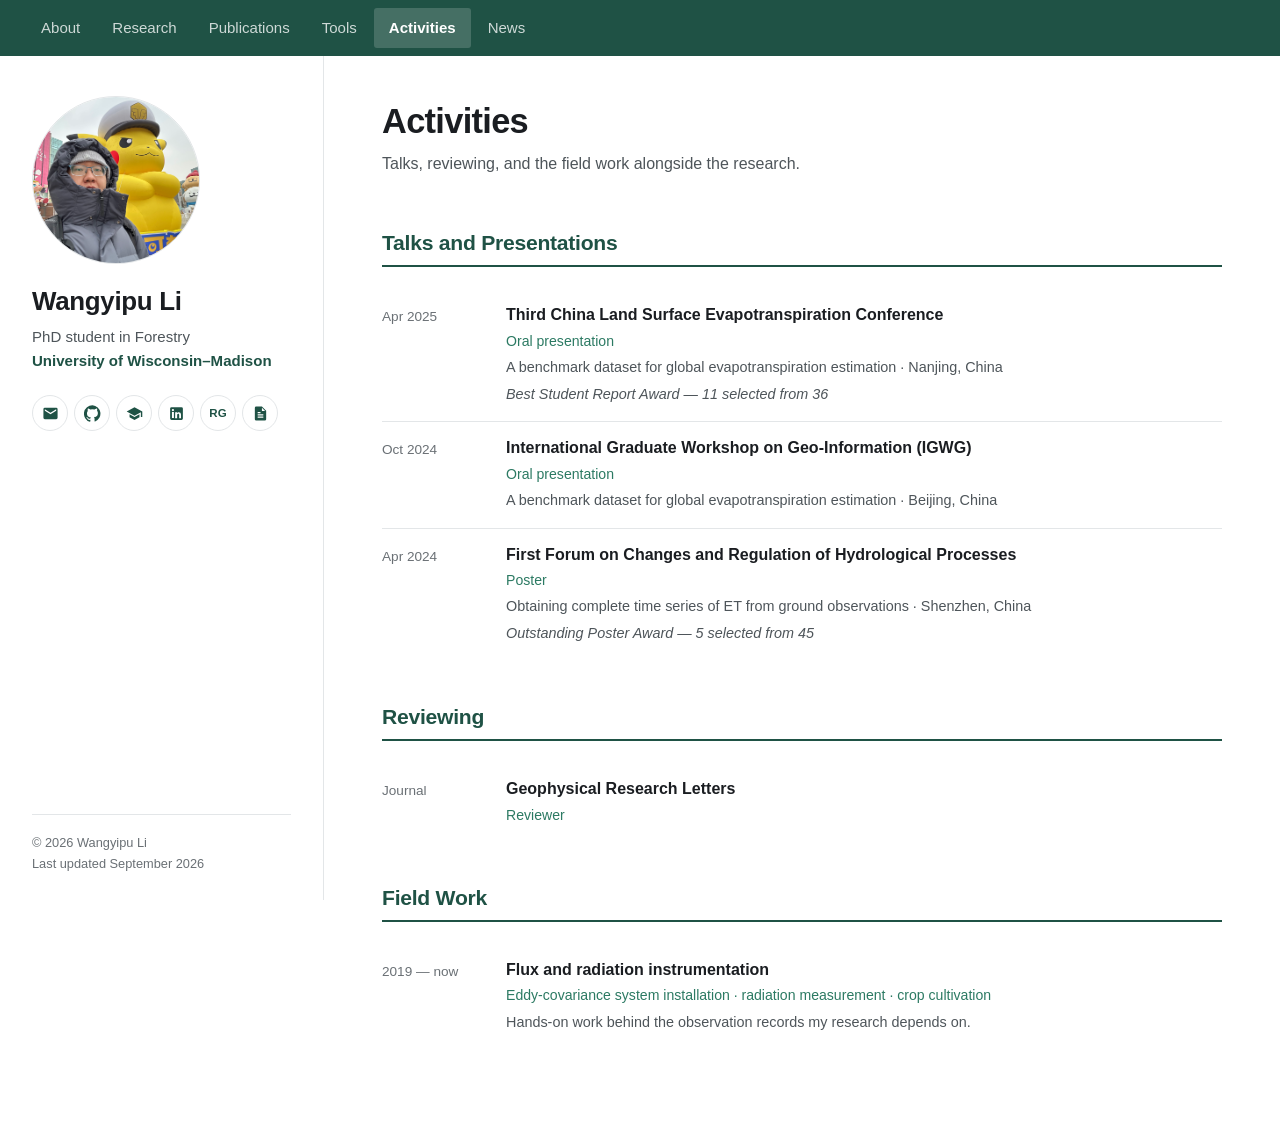
==== commit f1c2241c: "Centre the layout and enlarge the sidebar The sidebar was pinned to the viewport's left edge and the" ====
--- a/activities.html
+++ b/activities.html
@@ -27,6 +27,8 @@
     <a href="news.html">News</a>
   </nav>
 </header>
+
+<div class="page">
 
 <aside class="sidebar">
   <img class="portrait" src="image/IMG_8639.JPG" alt="Portrait of Wangyipu Li">
@@ -113,5 +115,7 @@
   </section>
 
 </main>
+
+</div>
 </body>
 </html>
--- a/style.css
+++ b/style.css
@@ -11,7 +11,9 @@
   --moss-deep:#173E34;
   --moss-bright:#2C7A63;
   --moss-wash:#EFF4F2;
-  --sidebar:264px;
+  --sidebar:324px;
+  --page:1340px;
+  --bar:56px;
   --font:Arial,Helvetica,"Helvetica Neue",sans-serif;
 }
 
@@ -27,70 +29,80 @@
 /* ══ Top navigation bar ══ */
 .topbar{
   position:fixed;top:0;left:0;right:0;z-index:60;
-  height:54px;background:var(--moss);
-  display:flex;align-items:center;
+  height:var(--bar);background:var(--moss);
+  display:flex;justify-content:center;
+}
+.topbar .nav{
+  width:100%;max-width:var(--page);
   padding:0 26px;
 }
 .nav{display:flex;align-items:center;gap:2px;overflow-x:auto;scrollbar-width:none}
 .nav::-webkit-scrollbar{display:none}
 .nav a{
-  font-size:.9rem;font-weight:400;color:rgba(255,255,255,.78);
+  font-size:.94rem;font-weight:400;color:rgba(255,255,255,.78);
   text-decoration:none;white-space:nowrap;
-  padding:7px 14px;border-radius:3px;
+  padding:8px 15px;border-radius:3px;
   transition:background .18s ease,color .18s ease;
 }
 .nav a:hover{background:rgba(255,255,255,.12);color:#fff}
 .nav a[aria-current="page"]{background:rgba(255,255,255,.17);color:#fff;font-weight:700}
 
+/* ══ Centred page frame ══ */
+.page{
+  max-width:var(--page);margin:0 auto;
+  padding-top:var(--bar);
+  display:grid;grid-template-columns:var(--sidebar) minmax(0,1fr);
+  align-items:start;
+}
+
 /* ══ Sidebar ══ */
 .sidebar{
-  position:fixed;top:54px;left:0;bottom:0;width:var(--sidebar);
+  position:sticky;top:var(--bar);align-self:start;
+  height:calc(100vh - var(--bar));
   background:var(--paper);border-right:1px solid var(--rule);
   display:flex;flex-direction:column;
-  padding:32px 26px 24px;
+  padding:40px 32px 26px;
   overflow-y:auto;overscroll-behavior:contain;
 }
 .sidebar::-webkit-scrollbar{width:6px}
 .sidebar::-webkit-scrollbar-thumb{background:var(--rule);border-radius:3px}
 
 .portrait{
-  width:126px;height:126px;object-fit:cover;border-radius:50%;
+  width:168px;height:168px;object-fit:cover;border-radius:50%;
   border:1px solid var(--rule);
-  margin-bottom:18px;
+  margin-bottom:22px;
 }
 .sb-name{
-  font-size:1.3rem;font-weight:700;letter-spacing:-.01em;line-height:1.2;
-  color:var(--ink);text-decoration:none;display:block;margin-bottom:6px;
-}
-.sb-role{font-size:.82rem;line-height:1.55;color:var(--quiet);margin-bottom:18px}
+  font-size:1.62rem;font-weight:700;letter-spacing:-.012em;line-height:1.2;
+  color:var(--ink);text-decoration:none;display:block;margin-bottom:8px;
+}
+.sb-role{font-size:.94rem;line-height:1.6;color:var(--quiet);margin-bottom:22px}
 .sb-role strong{color:var(--moss);font-weight:700}
 
 /* ── Contact icons ── */
-.icons{display:flex;flex-wrap:wrap;gap:5px;margin-bottom:22px}
+.icons{display:flex;flex-wrap:wrap;gap:6px;margin-bottom:24px}
 .icons a{
-  width:30px;height:30px;flex:0 0 30px;
+  width:36px;height:36px;flex:0 0 36px;
   display:flex;align-items:center;justify-content:center;
   border:1px solid var(--rule);border-radius:50%;
   color:var(--moss);text-decoration:none;
   transition:background .18s ease,border-color .18s ease,color .18s ease,transform .18s ease;
 }
 .icons a:hover{background:var(--moss);border-color:var(--moss);color:#fff;transform:translateY(-2px)}
-.icons svg{width:14px;height:14px;fill:currentColor;display:block}
-.icons .lbl{font-size:.64rem;font-weight:700;letter-spacing:.02em}
+.icons svg{width:17px;height:17px;fill:currentColor;display:block}
+.icons .lbl{font-size:.72rem;font-weight:700;letter-spacing:.02em}
 
 .sb-foot{
   margin-top:auto;padding-top:18px;border-top:1px solid var(--rule);
-  font-size:.74rem;line-height:1.6;color:var(--faint);
+  font-size:.8rem;line-height:1.6;color:var(--faint);
 }
 .sb-foot a{color:var(--moss)}
 
 /* ══ Main column ══ */
 .shell{
-  margin-left:var(--sidebar);
-  max-width:900px;
-  padding:54px 56px 88px;
-}
-.shell>*:first-child{margin-top:46px}
+  min-width:0;
+  padding:46px 58px 88px;
+}
 
 /* ── Page heading ── */
 .pagehead{padding:0 0 10px}
@@ -160,22 +172,21 @@
 
 /* ══ Responsive ══ */
 @media(max-width:980px){
-  :root{--sidebar:0px}
-  .topbar{padding:0 14px}
+  .page{display:block;padding-top:var(--bar)}
+  .topbar .nav{padding:0 14px}
   .nav a{padding:7px 11px;font-size:.86rem}
   .sidebar{
     position:static;width:100%;height:auto;border-right:none;
     border-bottom:1px solid var(--rule);
     flex-direction:row;flex-wrap:wrap;align-items:center;
-    gap:0 18px;padding:74px 22px 20px;overflow:visible;
+    gap:0 20px;padding:22px;overflow:visible;
   }
-  .portrait{width:76px;height:76px;margin-bottom:0}
+  .portrait{width:92px;height:92px;margin-bottom:0}
   .sb-name{margin-bottom:2px}
   .sb-role{margin-bottom:0;flex:1 1 100%}
   .icons{margin:14px 0 0;flex:1 1 100%}
   .sb-foot{display:none}
-  .shell{margin-left:0;padding:26px 22px 64px;max-width:none}
-  .shell>*:first-child{margin-top:0}
+  .shell{padding:26px 22px 64px}
 }
 @media(max-width:600px){
   .record-notes dl{grid-template-columns:1fr;gap:2px}
@@ -186,8 +197,8 @@
 
 @media print{
   .topbar,.sidebar{display:none}
-  .shell{margin-left:0;max-width:none;padding:0}
-  .shell>*:first-child{margin-top:0}
+  .page{display:block;padding-top:0}
+  .shell{padding:0}
   body{font-size:11pt}
   .record,.project,.award{page-break-inside:avoid}
 }
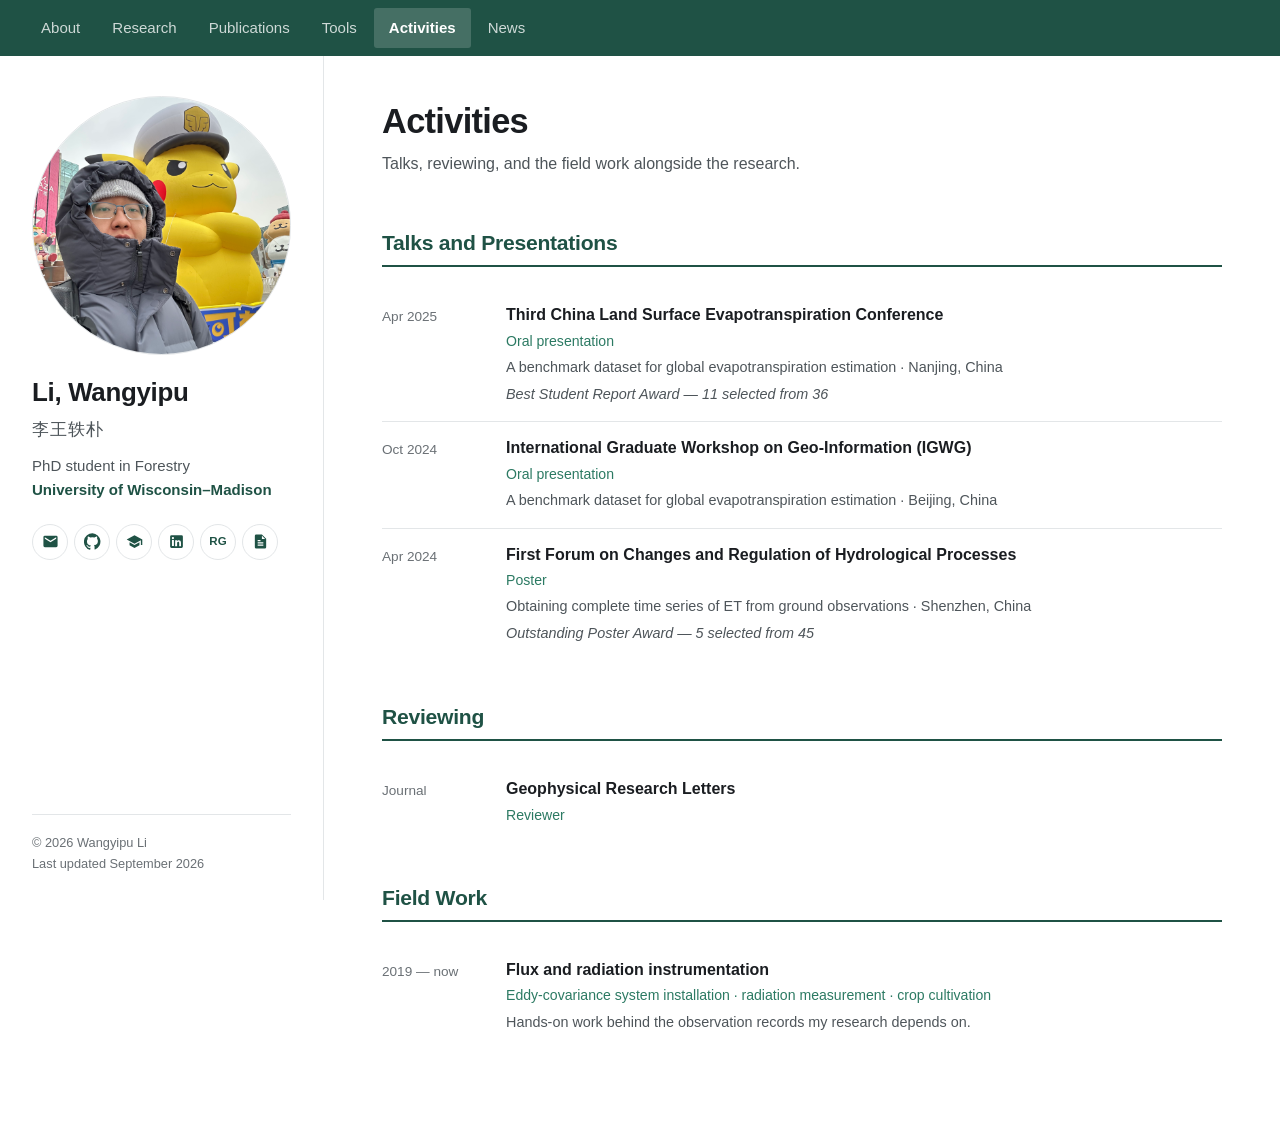
==== commit c6f82591: "Sidebar name format, larger portrait, shorter bio, tighter citations - The portrait now fills the si" ====
--- a/activities.html
+++ b/activities.html
@@ -32,7 +32,8 @@
 
 <aside class="sidebar">
   <img class="portrait" src="image/IMG_8639.JPG" alt="Portrait of Wangyipu Li">
-  <a class="sb-name" href="index.html">Wangyipu Li</a>
+  <a class="sb-name" href="index.html">Li, Wangyipu</a>
+  <div class="sb-cn" lang="zh-Hans">李王轶朴</div>
   <div class="sb-role">PhD student in Forestry<br><strong>University of Wisconsin&ndash;Madison</strong></div>
 
   <div class="icons">
--- a/style.css
+++ b/style.css
@@ -14,7 +14,7 @@
   --sidebar:324px;
   --page:1340px;
   --bar:56px;
-  --font:Arial,Helvetica,"Helvetica Neue",sans-serif;
+  --font:Arial,Helvetica,"Helvetica Neue","PingFang SC","Hiragino Sans GB","Microsoft YaHei",sans-serif;
 }
 
 html{scroll-behavior:smooth}
@@ -68,13 +68,17 @@
 .sidebar::-webkit-scrollbar-thumb{background:var(--rule);border-radius:3px}
 
 .portrait{
-  width:168px;height:168px;object-fit:cover;border-radius:50%;
+  width:100%;aspect-ratio:1;object-fit:cover;border-radius:50%;
   border:1px solid var(--rule);
   margin-bottom:22px;
 }
 .sb-name{
   font-size:1.62rem;font-weight:700;letter-spacing:-.012em;line-height:1.2;
   color:var(--ink);text-decoration:none;display:block;margin-bottom:8px;
+}
+.sb-cn{
+  font-size:1.05rem;font-weight:400;color:var(--quiet);
+  letter-spacing:.06em;margin-bottom:10px;
 }
 .sb-role{font-size:.94rem;line-height:1.6;color:var(--quiet);margin-bottom:22px}
 .sb-role strong{color:var(--moss);font-weight:700}
@@ -181,7 +185,7 @@
     flex-direction:row;flex-wrap:wrap;align-items:center;
     gap:0 20px;padding:22px;overflow:visible;
   }
-  .portrait{width:92px;height:92px;margin-bottom:0}
+  .portrait{width:92px;flex:0 0 92px;margin-bottom:0}
   .sb-name{margin-bottom:2px}
   .sb-role{margin-bottom:0;flex:1 1 100%}
   .icons{margin:14px 0 0;flex:1 1 100%}
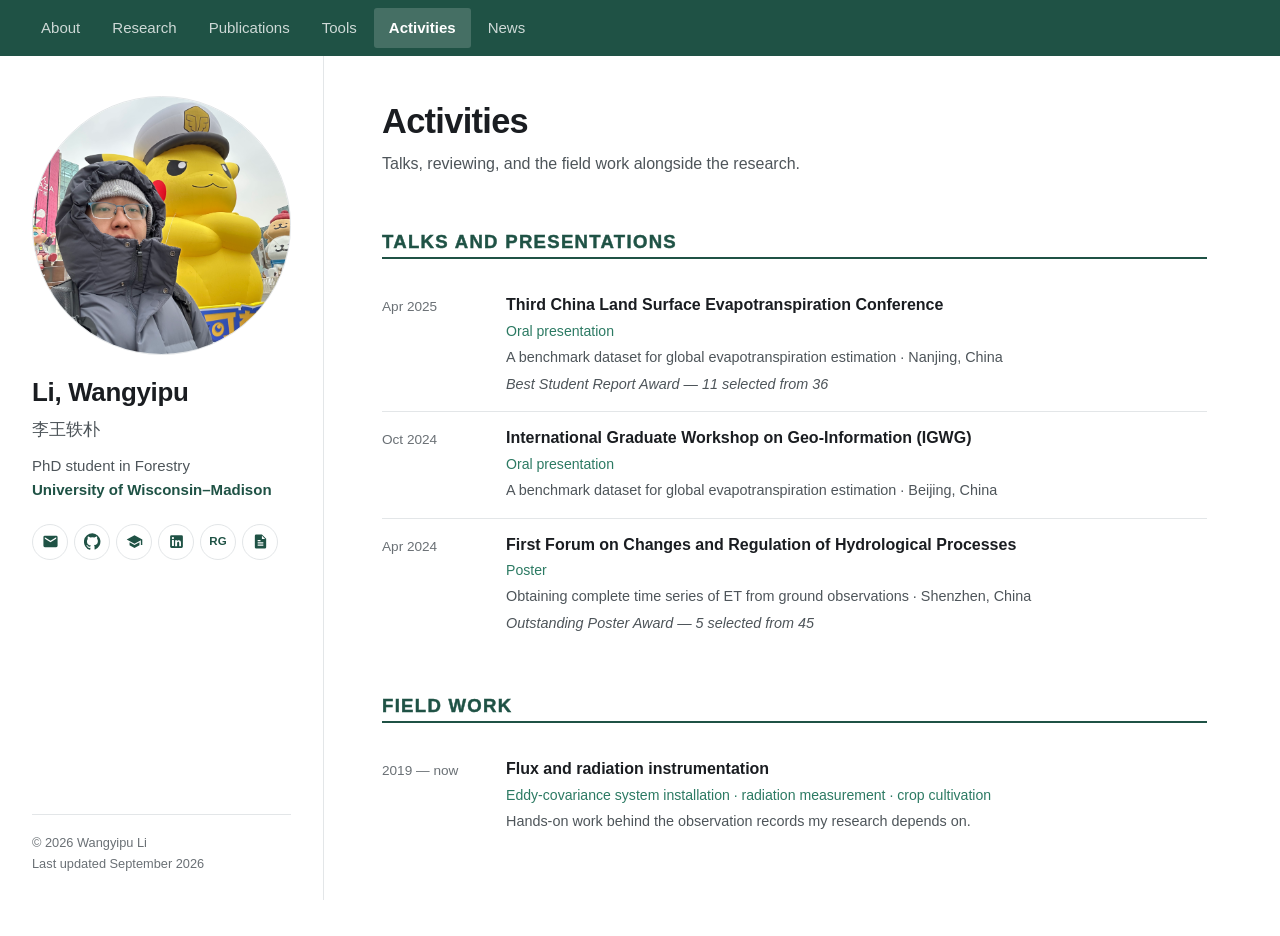
==== commit ef6238b2: "Move reviewing and toolkit onto About as Service and Skills - Fill in the PhD focus. - Projects and " ====
--- a/activities.html
+++ b/activities.html
@@ -91,18 +91,6 @@
   </section>
 
   <section class="band">
-    <div class="band-head"><h2>Reviewing</h2></div>
-
-    <article class="item">
-      <div class="item-when">Journal</div>
-      <div>
-        <h3 class="item-what"><strong>Geophysical Research Letters</strong></h3>
-        <div class="item-role">Reviewer</div>
-      </div>
-    </article>
-  </section>
-
-  <section class="band">
     <div class="band-head"><h2>Field Work</h2></div>
 
     <article class="item">
--- a/style.css
+++ b/style.css
@@ -17,7 +17,12 @@
   --font:Arial,Helvetica,"Helvetica Neue","PingFang SC","Hiragino Sans GB","Microsoft YaHei",sans-serif;
 }
 
-html{scroll-behavior:smooth}
+/* 始终为滚动条预留位置，否则短页面（无滚动条）会比长页面宽 15px，
+   居中布局在页面间切换时会横向跳动 */
+html{scroll-behavior:smooth;overflow-y:scroll}
+@supports (scrollbar-gutter:stable){
+  html{overflow-y:auto;scrollbar-gutter:stable}
+}
 body{
   background:var(--paper);color:var(--ink);
   font-family:var(--font);font-size:15px;font-weight:400;line-height:1.65;
@@ -77,8 +82,9 @@
   color:var(--ink);text-decoration:none;display:block;margin-bottom:8px;
 }
 .sb-cn{
+  font-family:"Microsoft YaHei","\5FAE\8F6F\96C5\9ED1","PingFang SC","Hiragino Sans GB",sans-serif;
   font-size:1.05rem;font-weight:400;color:var(--quiet);
-  letter-spacing:.06em;margin-bottom:10px;
+  letter-spacing:0;margin-bottom:10px;
 }
 .sb-role{font-size:.94rem;line-height:1.6;color:var(--quiet);margin-bottom:22px}
 .sb-role strong{color:var(--moss);font-weight:700}
@@ -111,16 +117,16 @@
 /* ── Page heading ── */
 .pagehead{padding:0 0 10px}
 .pagehead h1{font-size:2.15rem;font-weight:700;letter-spacing:-.02em;line-height:1.12;margin-bottom:10px}
-.pagehead p{font-size:1rem;color:var(--quiet);max-width:42em}
+.pagehead p{font-size:1rem;color:var(--quiet)}
 
 /* ── Section band ── */
 .band{padding:44px 0 0}
 .band-head{
   display:flex;align-items:baseline;gap:14px;
-  padding-bottom:10px;margin-bottom:22px;
+  padding-bottom:4px;margin-bottom:20px;
   border-bottom:2px solid var(--moss);
 }
-.band-head h2{font-size:1.32rem;font-weight:700;color:var(--moss);letter-spacing:-.012em;line-height:1.15}
+.band-head h2{font-size:1.16rem;font-weight:700;color:var(--moss);text-transform:uppercase;letter-spacing:.07em;line-height:1.2;-webkit-text-stroke:.45px currentColor;paint-order:stroke fill}
 .band-head .note{font-style:italic;font-size:.86rem;color:var(--faint);margin-left:auto}
 
 .sub-head{font-size:1rem;font-weight:700;color:var(--moss-bright);margin:26px 0 12px}
@@ -132,14 +138,14 @@
 .prose em{font-style:italic}
 
 /* ── Education records ── */
-.record{padding-bottom:22px}
-.record+.record{border-top:1px solid var(--rule);padding-top:22px}
+.record{padding-bottom:18px}
+.record+.record{border-top:1px solid var(--rule);padding-top:18px}
 .record-top{display:flex;justify-content:space-between;align-items:baseline;gap:20px;flex-wrap:wrap}
-.record-degree{font-size:1.06rem;font-weight:700;letter-spacing:-.008em;line-height:1.35}
+.record-degree{font-size:1.06rem;font-weight:700;letter-spacing:-.008em;line-height:1.5}
 .record-when{font-size:.82rem;color:var(--faint);white-space:nowrap}
-.record-where{font-size:.92rem;color:var(--moss-bright);font-weight:400;margin-top:3px}
-.record-notes{margin-top:10px;font-size:.9rem;color:var(--quiet);line-height:1.7;max-width:46em}
-.record-notes dl{display:grid;grid-template-columns:auto 1fr;gap:5px 16px}
+.record-where{font-size:.92rem;color:var(--moss-bright);font-weight:400;line-height:1.5;margin-top:4px}
+.record-notes{margin-top:4px;font-size:.9rem;color:var(--quiet);line-height:1.5;max-width:46em}
+.record-notes dl{display:grid;grid-template-columns:auto 1fr;gap:4px 16px}
 .record-notes dt{color:var(--faint);font-size:.84rem}
 .record-notes dd{color:var(--body)}
 
@@ -149,17 +155,6 @@
 .award-when{font-size:.86rem;color:var(--faint);padding-top:2px}
 .award-what{font-size:.95rem;color:var(--ink);font-weight:700}
 .award-by{font-size:.86rem;color:var(--quiet);margin-top:2px}
-
-/* ── Projects ── */
-.project{padding-bottom:24px}
-.project+.project{border-top:1px solid var(--rule);padding-top:24px}
-.project-top{display:flex;justify-content:space-between;align-items:baseline;gap:20px;flex-wrap:wrap}
-.project-title{font-size:1.04rem;font-weight:700;line-height:1.38;letter-spacing:-.006em}
-.project-when{font-size:.82rem;color:var(--faint);white-space:nowrap}
-.project-role{font-size:.9rem;color:var(--moss-bright);margin-top:3px}
-.project-desc{max-width:46em;margin-top:9px;font-size:.93rem;color:var(--body);line-height:1.7}
-.project-desc ul{padding-left:1.15em;margin-top:4px}
-.project-desc li{margin-bottom:5px}
 
 /* ── Footer ── */
 .colophon{
@@ -204,5 +199,5 @@
   .page{display:block;padding-top:0}
   .shell{padding:0}
   body{font-size:11pt}
-  .record,.project,.award{page-break-inside:avoid}
-}
+  .record,.award{page-break-inside:avoid}
+}
